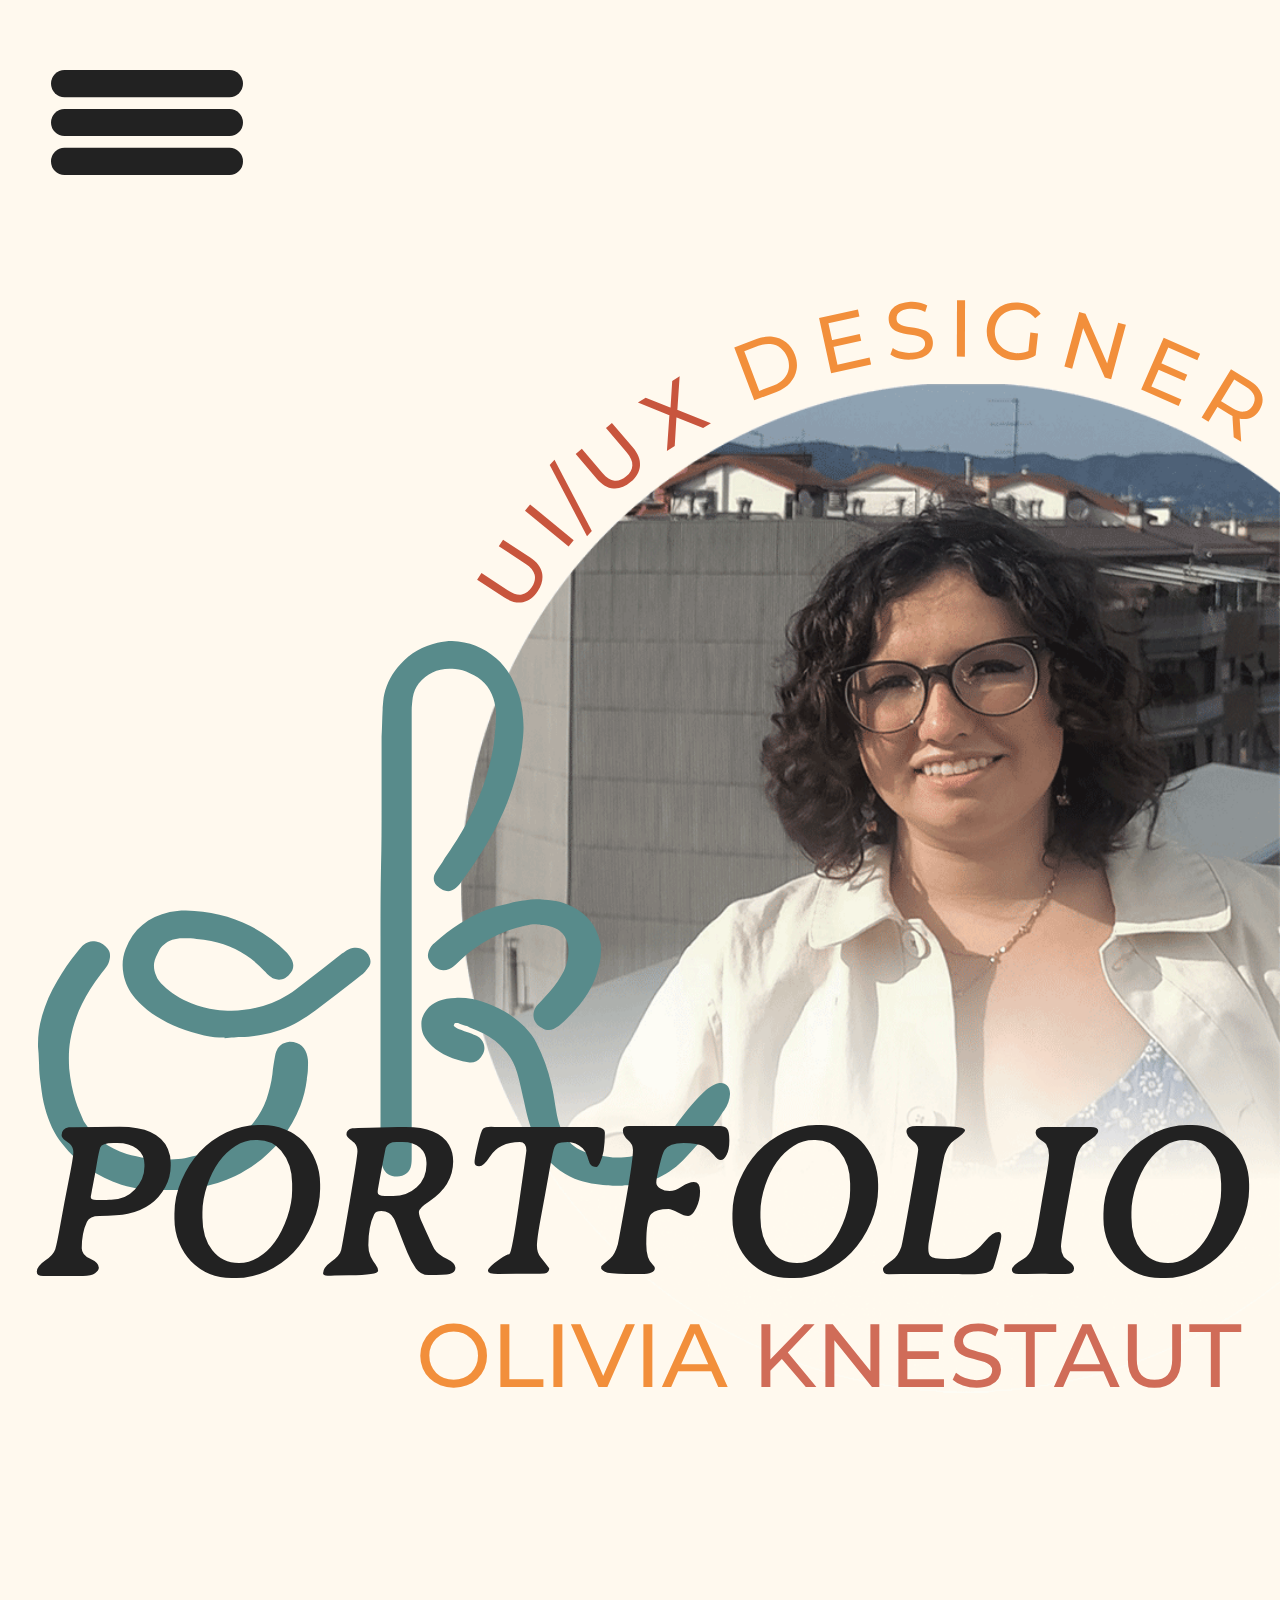
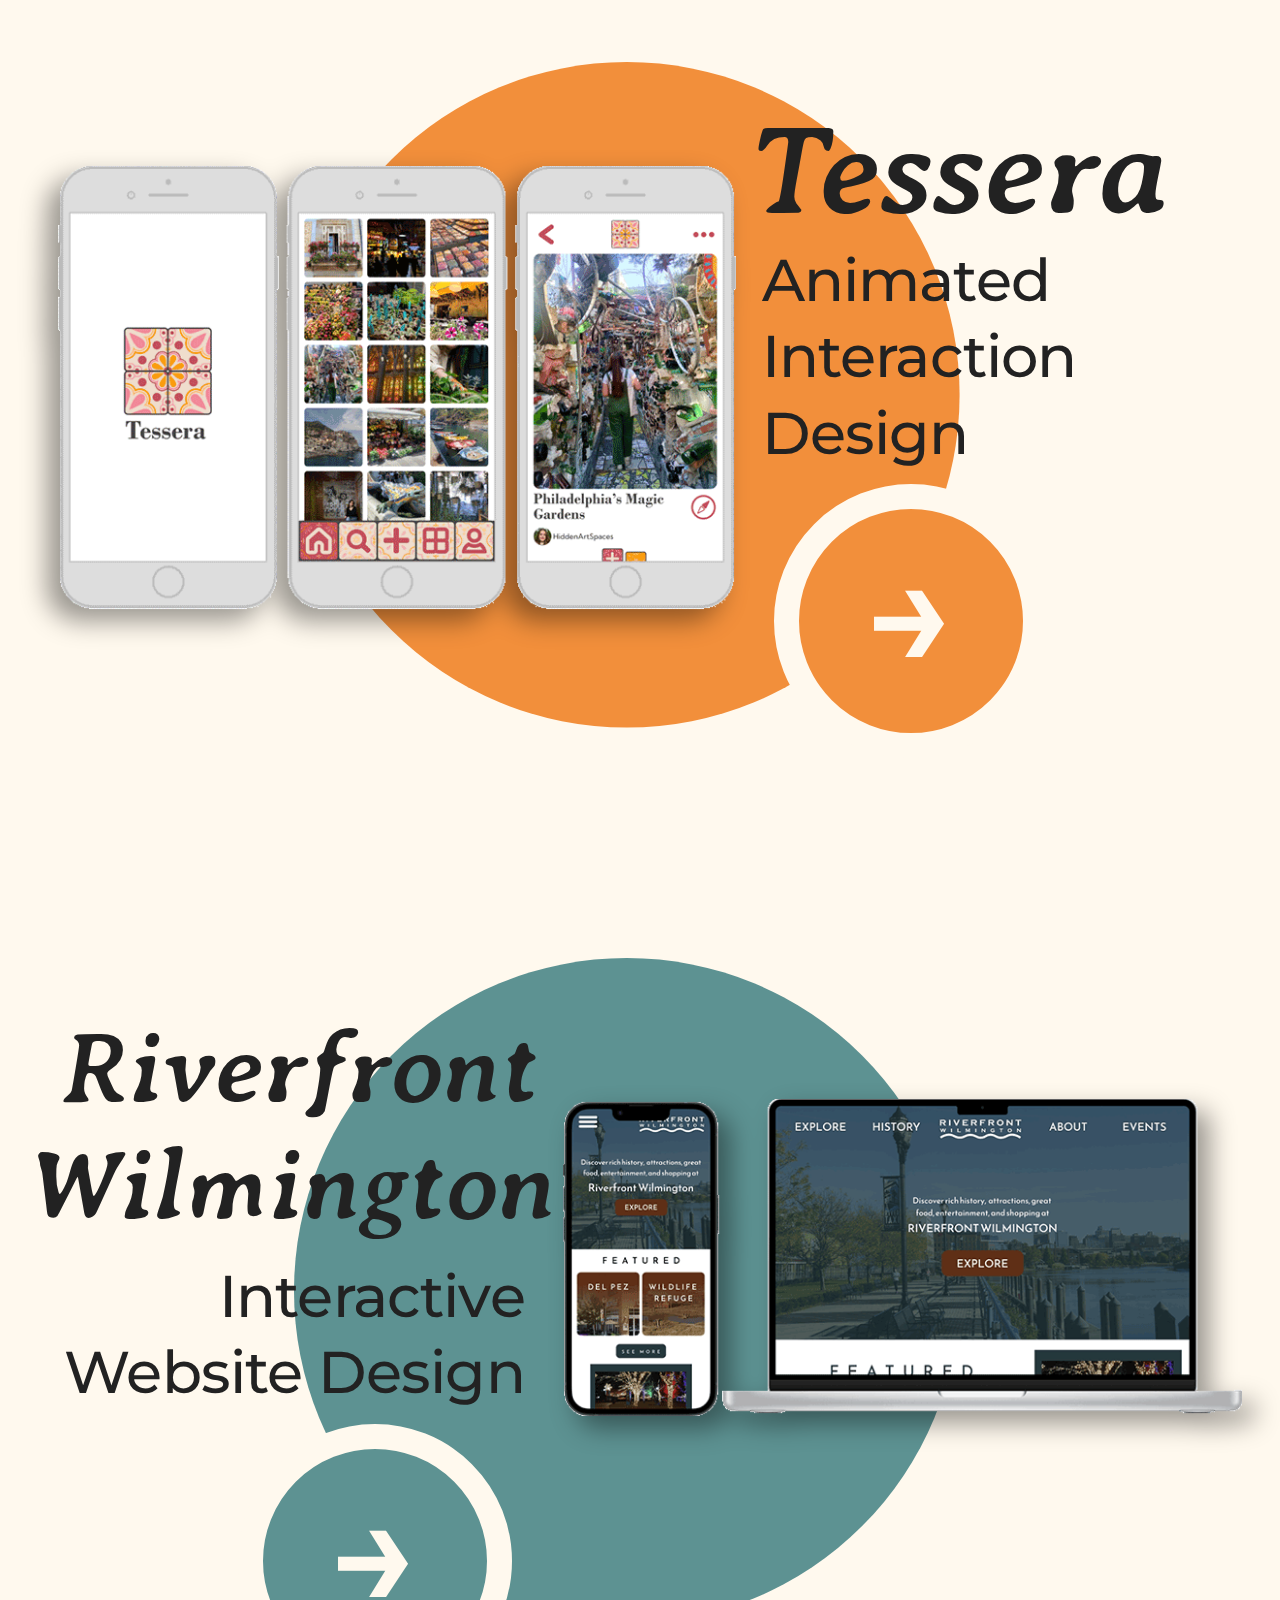
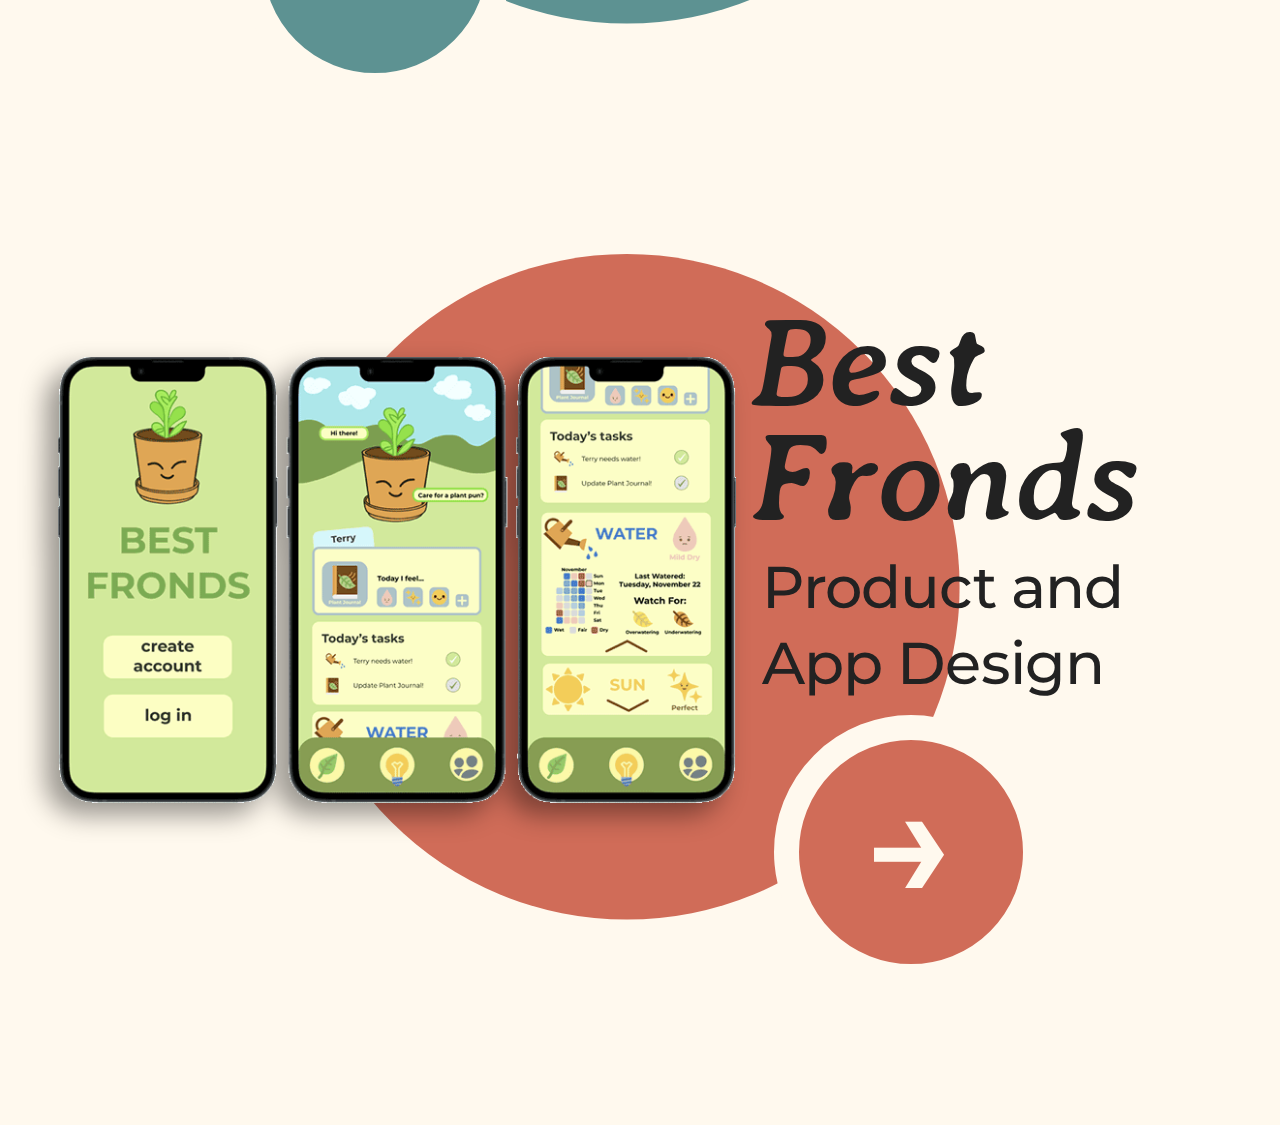
==== index.html @ 63df1953 "Setting up repo with code from last quarter" ====
<!DOCTYPE html>
<html lang="en">
<head>
    <meta charset="UTF-8">
    <meta name="viewport" content="width=device-width, initial-scale=1.0">
    <link rel="stylesheet" href="css/styles.css" />
    <link rel="stylesheet" href="css/normalize.css" />
    <title>Olivia Knestaut Portfolio</title>
</head>
<body>

<header>
    <nav>
        <div class="overlay">
            <label for="toggle">
                <img src="images/home/Hamburger-Bars.svg" alt="Hamburger Menu">
            </label>
        </div>
        <input type="checkbox" id="toggle" name="toggle">
        <ul class="nav-links">
            <li>
                <div class="nav-item">
                    <a href="index.html">Portfolio</a>
                    <svg class="little-circle" viewBox="0 0 50 50">
                        <circle class="light-orange" cx="24.75" cy="24.75" r="24.75"/>
                    </svg>
                </div>
                <ul id="sub-nav-1">
                    <li>
                        <div class="nav-item">
                            <a href="case-studies.html">Case Studies</a>
                            <svg class="little-circle" viewBox="0 0 50 50">
                                <circle class="grey-blue" cx="24.75" cy="24.75" r="24.75"/>
                            </svg>
                        </div>
                        <ul class="sub-nav-2">
                            <li>
                                <div class="nav-item">
                                    <a href="tessera.html">Tessera</a>
                                    <svg class="little-circle" viewBox="0 0 50 50">
                                        <circle class="dark-orange" cx="24.75" cy="24.75" r="24.75"/>
                                    </svg>
                                </div>
                            </li>
                            <li>
                                <div class="nav-item">
                                    <a href="riverfront-wilmington.html">Riverfront Wilmington</a>
                                    <svg class="little-circle" viewBox="0 0 50 50">
                                        <circle class="light-orange" cx="24.75" cy="24.75" r="24.75"/>
                                    </svg>
                                </div>
                            </li>
                            <li>
                                <div class="nav-item">
                                    <a href="best-fronds.html">Best Fronds</a>
                                    <svg class="little-circle" viewBox="0 0 50 50">
                                        <circle class="grey-blue" cx="24.75" cy="24.75" r="24.75"/>
                                    </svg>
                                </div>
                            </li>
                        </ul>
                    </li>
                    <li>
                        <div class="nav-item">
                            <a href="photography.html">Photography</a>
                            <svg class="little-circle" viewBox="0 0 50 50">
                                <circle class="dark-orange" cx="24.75" cy="24.75" r="24.75"/>
                            </svg>
                        </div>
                    <li>
                        <div class="nav-item">
                            <a href="design-and-media.html">Design & Media</a>
                            <svg class="little-circle" viewBox="0 0 50 50">
                                <circle class="light-orange" cx="24.75" cy="24.75" r="24.75"/>
                            </svg>
                        </div>
                    </li>
                </ul>
            </li>
            <li>
                <div class="nav-item">
                    <a href="about.html">About</a>
                    <svg class="little-circle" viewBox="0 0 50 50">
                        <circle class="grey-blue" cx="24.75" cy="24.75" r="24.75"/>
                    </svg>
                </div>
            </li>
            <li>
                <div class="nav-item">
                    <a href="resume.html">Resume</a>
                    <svg class="little-circle" viewBox="0 0 50 50">
                        <circle class="dark-orange" cx="24.75" cy="24.75" r="24.75"/>
                    </svg>
                </div>
                </li>
        </ul>
    </nav>  

    <div>
        <div class="home-header-img">
            <img class="big-logo" src="images/home/OK-Logo.svg" alt="Lowercase cursive letters O and K">
            <img class="rounded-text" src="images/home/UX-Designer-Text.svg" alt="Words UI/UX Designer, on a curve">
            <img class="round-img" src="images/home/Olivia-Header.png" alt="Olivia on a rooftop in Barcelona, blue dress white jacket">
        </div>
        <div class="right-align">
            <h1 class="home-header-title"><i>PORTFOLIO</i></h1>
            <h4><span class="light-orange-text">OLIVIA</span> <span class="dark-orange-text">KNESTAUT</span></h4>
        </div>
        
    </div>
</header>

<main>
    <section id="case-study-1" class="home-section">
        <article class="case-study">
            <img class="left" src="images/home/Tessera-Cover-Small.png" alt="3 mobile phones displaying screens from the Tessera app mock-up, Screen 1: Logo made of 4 talvera tiles, Screen 2: Grid of images on home page, Screen 3: Opened tile page">
            <div class="left-align">
                <h2 class="home-project-title">Tessera</h2>
                <p class="snippit">Animated Interaction Design</p>
                <a class="button arrow-button light-orange" href="tessera.html">→</a>
            </div>
        </article>
        <svg class="big-circle" viewBox="0 0 205 205">
            <circle class="light-orange" cx="102.5" cy="102.5" r="102.5"/>
        </svg>
    </section>

    <section id="case-study-2" class="home-section">
        <article class="case-study">
            <div class="right-align">
                <h2 class="home-project-title">Riverfront Wilmington</h2>
                <p class="snippit">Interactive Website Design</p>
                <a class="button arrow-button grey-blue" href="riverfront-wilmington.html">→</a>
            </div>
            <img  class="right" src="images/home/Riverfront-Wilm-Cover-Small.png" alt="Mobile phone and laptop displaying screens from the Riverfront Wilmington website redesign, Both phone and laptop show upper home page">
        </article>
        <svg class="big-circle" viewBox="0 0 205 205">
            <circle class="grey-blue" cx="102.5" cy="102.5" r="102.5"/>
        </svg>
    </section>

    <section id="case-study-3" class="home-section">
        <article class="case-study">
            <img class="left" src="images/home/Best-Fronds-Cover-Small.png" alt="3 mobile phones displaying screens from the Best Fronds app mock-up, Screen 1: Login screen, Screen 2: Home screen, Screen 3: Home screen scrolled down">
            <div class="left-align">
                <h2 class="home-project-title">Best Fronds</h2>
                <p class="snippit">Product and App Design</p>
                <a class="button arrow-button dark-orange" href="best-fronds.html">→</a>
            </div>
        </article>
        <svg class="big-circle" viewBox="0 0 205 205">
            <circle class="dark-orange" cx="102.5" cy="102.5" r="102.5"/>
        </svg>
    </section>

</main>
<footer>

</footer>

</body>
</html>
---- css/styles.css ----
/*FONTS*/

@font-face {
    font-family: 'Montserrat';
    src: url(../fonts/montserrat/Montserrat-VariableFont_wght.ttf) format(TrueType);
    font-weight: 100 900;
    font-style: normal;
}

@font-face {
    font-family: 'Montserrat';
    src: url(../fonts/montserrat/Montserrat-Italic-VariableFont_wght.ttf) format(TrueType);
    font-weight: 100 900;
    font-style: italic;
}

@font-face {
    font-family: 'Averia Serif Libre';
    src: url('../fonts/averia_serif_libre/averiaseriflibre-bold-webfont.woff2') format('woff2');
    font-weight: 700;
    font-style: normal;
}

@font-face {
    font-family: 'Averia Serif Libre';
    src: url('../fonts/averia_serif_libre/averiaseriflibre-bolditalic-webfont.woff2') format('woff2');
    font-weight: 700;
    font-style: italic;
}

@font-face {
    font-family: 'Averia Serif Libre';
    src: url('../fonts/averia_serif_libre/averiaseriflibre-italic-webfont.woff2') format('woff2');
    font-weight: 400;
    font-style: italic;
}

@font-face {
    font-family: 'Averia Serif Libre';
    src: url('../fonts/averia_serif_libre/averiaseriflibre-light-webfont.woff2') format('woff2');
    font-weight: 300;
    font-style: normal;
}

@font-face {
    font-family: 'Averia Serif Libre';
    src: url('../fonts/averia_serif_libre/averiaseriflibre-lightitalic-webfont.woff2') format('woff2');
    font-weight: 300;
    font-style: italic;
}

@font-face {
    font-family: 'Averia Serif Libre';
    src: url('../fonts/averia_serif_libre/averiaseriflibre-regular-webfont.woff2') format('woff2');
    font-weight: 400;
    font-style: normal;
}

/*VARIABLES*/

html{
    --background:#FFF9EE;
    --light-orange:#F28F3B;
    --dark-orange:#D06C58;
    --grey-blue:#5D9292;
    --dark-text:#222222;
    --Averia: 'Averia Serif Libre',Times, serif;
    --Montserrat: 'Montserrat', Arial, sans-serif;
    --rhythm: 5vw;
}

/*COLOR CHANGES, FILLS, ETC.*/

.light-orange{
    fill: var(--light-orange);
    background-color: var(--light-orange);
}

.dark-orange{
    fill: var(--dark-orange);
    background-color: var(--dark-orange);
}

/*
*Filter over SVG to change colors
*Generator here: https://codepen.io/sosuke/pen/Pjoqqp
*/

.black-to-dark-orange{
    filter: invert(84%) sepia(37%) saturate(4386%) hue-rotate(310deg) brightness(78%) contrast(111%);
}

.black-to-light-orange{
    filter: invert(60%) sepia(49%) saturate(651%) hue-rotate(342deg) brightness(96%) contrast(98%);
}

.black-to-grey-blue{
    filter: invert(52%) sepia(25%) saturate(479%) hue-rotate(131deg) brightness(97%) contrast(90%);
}

.grey-blue{
    fill:var(--grey-blue);
    background-color: var(--grey-blue);
}

.light-orange-text{
    color: var(--light-orange);
}

.dark-orange-text{
    color: var(--dark-orange);
}



/*GENERAL CSS RULES*/

*{
    color: var(--dark-text);
    max-width: 100%
}

body {
    background-color: var(--background);
}

footer{
    height: 15vw;
}

h1 {
    font-family: var(--Averia);
    font-size: 17.4vw; /*~68px on mobile*/
    font-style: italic;
    font-weight: 700;
}

h2{
    font-family: var(--Averia);
    font-size: 14vw; /*~54.5px on mobile*/
    font-style: italic;
    font-weight: 700;
    margin: 1vw 5vw;
}

h3{
    font-family: var(--Averia);
    font-size: 10.5vw; /*~43px on mobile*/
    font-style: italic;
    font-weight: 700;
    margin: 20vw 1vw 5vw 1vw;
}

h4 {
    font-family: var(--Montserrat);
    font-size: 7vw; /*~28px on mobile*/
    font-style: normal;
    font-weight: 500;
    margin: 3vw;
}

h5{
    font-family: var(--Averia);
    font-size: 5.1vw; /*~23px on mobile*/
    font-weight: 700;
    margin: 0;
}

p{
    font-family: var(--Montserrat);
    font-size: 4.1vw; /*~16px on mobile*/
    font-style: normal;
    font-weight: 400;
    line-height: 130%;
}

section p, section h5{
    margin: var(--rhythm);
}

p.snippit{
    font-family: var(--Montserrat);
    font-size: 4.6vw; /*~18px on mobile*/
    font-weight: 500;
    letter-spacing: -0.064vw;
    margin: 0 2vw;
    padding: 0;
}

img{
    width: 100%;
}

a{
    text-decoration: none;
}

video{
    background-color: #DDDDDD;
    border-radius: var(--rhythm);
    height: 60vw;
    margin-top: 15vw;
    width: 90vw;
}

.bold{
    font-weight: 700;
}

.italic{
    font-style: italic;
}

div ul{
    color: var(--dark-text);
    font-family: var(--Montserrat);
    font-size: 4.1vw; /*~16px on mobile*/
    font-style: normal;
    font-weight: 400;
    line-height: 150%;
    margin-right: var(--rhythm);
    text-align: left;
}

div.contents{
    color: var(--dark-text);
    display: flex;
    font-family: var(--Montserrat);
    font-size: 5vw; /*~20px on mobile*/
    font-style: normal;
    font-weight: 400;
    flex-direction: column;
    line-height: 200%;
    list-style-type: none;
    margin-top: 5vw;
    text-align: left;
}

a.in-text-link{
    color: var(--grey-blue);
    text-decoration: underline;
}



/*ALIGNMENT*/

.left-align{
    display: flex;
    flex-direction: column;
    justify-content: flex-start;
    text-align: left;
}

.right-align{
    align-items: flex-end;
    display: flex;
    flex-direction: column;
    justify-content:flex-end;
    text-align: right;
}

.center{
    align-items: center;
    display: flex;
    flex-direction: column;
}



/*PAGE HEADERS*/

.long-img{
    border-radius: 50vw;
    width: 80vw;
    z-index: -2;
}

div.page-title img{
    position: absolute;
    left:0;
    top:-15vw;
    width: 26vw;
    z-index: -1;
}

div.page-title img.left-dot{
    transform: scaleX(-1);
    left: 80vw;
    top:-35vw;
    width: 20vw;
    z-index: -3;
}

div.page-title img.med-dot{
    top:-12vw;
    width: 20vw;
}

div.page-title{
    align-self: flex-start;
    margin-top: -5vw;
    position: relative;
}

.common-header{
    align-items: center;
    display: flex;
    flex-direction: column;
    width: 100vw;
}

.sub-header-left{
    align-self: flex-start;
    margin-left: 7vw;
}

div.header-space{
    margin-top: 42vw;
}

/*BUTTON LOGISTICS*/

.button{
    border-color: var(--background);
    border-radius: 20vw;
    border-style: solid;
    border-width: 2vw;
    color: var(--background);
    margin: 3vw;
    padding: 4vw;
}

.arrow-button{
    font-family: var(--Montserrat);
    font-size: 12vw;
    font-weight:600;
    line-height: 8vw;
    text-align: center;
}

div.left-align a.button, div.right-align a.button {
    margin-top: 1vw;
    margin-bottom: 0;
    padding-bottom: 5.5vw;
    text-decoration: none;
    width: 9.5vw;
}

a.light-orange:hover{
    background-color: var(--background);
    border-color: var(--light-orange);
    color: var(--light-orange);
    transition: 100ms;
}

a.dark-orange:hover{
    background-color: var(--background);
    border-color: var(--dark-orange);
    color: var(--dark-orange);
    transition: 100ms;
}

a.grey-blue:hover{
    background-color: var(--background);
    border-color: var(--grey-blue);
    color: var(--grey-blue);
    transition: 100ms;
}

.back-to-top{
    align-items: center;
    display: flex;
    flex-direction: column;
    margin-bottom: 10vw;
    margin-top: 5vw;
    position: relative;
}

.back-to-top-circle{
    width: 14vw;
}
.back-to-top div img{
    width: 7vw;
}
.back-to-top div{
    align-items: center;
    display: flex;
    flex-direction: column;
    position: absolute;
    top: 2vw;
}
.back-to-top h5{
    margin: 0;
}



/*CHECKBOX NAVIGATION*/

.nav-logo{
    width: 20vw;
}

.overlay {
    align-items: center;
    background-color: var(--background);
    display: flex;
    height: 20vw;
    justify-content: center;
    position: absolute;
    top: 0;
    width: 100vw;
    z-index: 3;
}

.overlay > label {
    cursor: pointer;
    height: 9vw;
    left: 0;
    margin-left: 4vw;
    position: absolute;
    width: 15vw;

}

.nav-links {
    background-color: var(--background);
    border-radius: 0vw 0vw 10vw 10vw;
    box-sizing: border-box;
    color: var(--dark-text);
    filter: drop-shadow(0vw 6vw 6vw rgba(0, 0, 0, 0.40));
    font-family: var(--Averia);
    font-size: 8vw;
    font-style: italic;
    font-weight: 700;
    list-style-type: none;
    padding: 5vw;
    padding-left: 10vw;
    position: absolute;
    top: -160vw;
    transition: top 600ms cubic-bezier(0.17, 0.04, 0.03, 0.94);
    z-index: 2;
}

.nav-links li {
    list-style-type: none;
    margin: 4.5vw 0;
}

.nav-links li a {
    color: var(--dark-text);
    display: block;
    text-decoration: none;
}

#toggle {
    position: absolute;
    visibility: hidden;
}

#toggle:checked ~ .nav-links {
    top: 10vw;
}

nav{
    margin-bottom: 30vw;
}

.nav-item{
    position: relative;
}

.little-circle{
    position: absolute;
    left: -4vw;
    top: -2vw;
    width: 13vw;
    z-index: -3;
}



/* Home Page & Case Study Page */

.home-project-title{
    margin-left: 7vw;
    margin-top: -1vw;
}

.home-header-img{
    display: flex;
    justify-content: flex-end;
    margin-top: 30vw;
    position: relative;
    z-index: -4;
}

.round-img{
    width: 64vw;
}

.rounded-text{
    position: absolute;
    top: -15vw;
    width: 68vw;
}

.big-logo{
    position: absolute;
    left: 3vw;
    top: 20vw;
    width: 54vw;
}

.case-study{
    align-items: center;
    display: flex;
    flex-direction: row;
    flex-wrap: nowrap;
    justify-content: flex-start;
    padding-top: 20vw;
}

.case-study > div{
    width: 40vw;
}

div.left-align > h2{
    font-size: 10vw;
    line-height: 9vw;
    margin: 1vw;
}

div.right-align > h2{
    font-size: 8vw;
    margin: 1vw;
}

.case-study > img.left{
    align-self: flex-start;
    filter: drop-shadow(-1vw 1vw 1vw rgba(0, 0, 0, 0.40));
    margin-left: 2vw;
    margin-top: 5vw;
    width: 53vw;
}

.case-study > img.right{
    align-self: flex-start;
    filter: drop-shadow(1vw 1vw 1vw rgba(0, 0, 0, 0.40));
    margin-left: 1vw;
    margin-top: 8vw;
    width: 53vw;
}

.home-header-title{
    align-self: center;
    margin-top: -25vw;
    margin-bottom: -5vw;
    text-align: center;
}

.home-section{
    align-items: center;
    display: flex;
    flex-direction: column;
    height: 70vw;
    position: relative;
}

.big-circle{
    position: absolute;
    right: 25vw;
    top: 17vw;
    width: 52vw;
    z-index: -5;
}



/*PHOTOGRAPHY PAGE*/

.photo-buttons{
    align-items: center;
    display: flex;
    justify-content: space-around;
    margin-bottom: 30vw;
    margin-top: 5vw;
    padding: 4vw;
}

.photo-buttons a p{
    color: var(--background);
    font-family: var(--Montserrat);
    font-size: 3.8vw;
    font-weight: 600;
    margin-top: -17vw;
    text-align: center;
}

.photo-buttons img{
    width: 28vw;
}

.ig-button{
    align-items: center;
    display: flex;
    color: var(--background);
    justify-content: center;
    margin: auto;
    width: 80vw;
}

.ig-icon{
    width: 20vw;
}

.photo-section{
    align-items: center;
    display: flex;
    flex-direction: column;
    justify-content: space-around;
}

.photo-section img{
    border-radius: 3vw;
    margin: 2vw;
    width: 90vw;
}

.vert-images{
    display: flex;
    justify-content: space-around;
}

.vert-images img{
    width: 43vw;
}



/*DESIGN & MEDIA*/

.vid-title{
    margin: 1vw;
}
.media-vid{
    border-radius: 3vw;
    filter: drop-shadow(0vw 2vw 2vw rgba(0, 0, 0, 0.40));
    margin-top: 7vw;
    width: 70vw;
}

.media-section{
    margin: 10vw 0;
    position: relative;
    text-align: center;
}

.media-huge-circle{
    position: absolute;
    top: 0;
    width: 90vw;
    z-index: -6;
}

.media-item{
    align-items: center;
    display: flex;
    margin: 5vw 0;
}

.media-item img{
    border-radius: 3vw;
    margin: 2vw;
    width: 55vw;
}

.media-item div{
    width: 43vw;
}

.media-item h5, .media-item p{
    margin: 2vw;
}



/*CASE STUDIES*/

.tiny-circle{
    border-radius: 20vw;
    color: var(--background);
    font-size: 7vw;
    padding: .5vw 2.75vw 1vw 2.75vw;
}

.huge-circle{
    position: absolute;
    top: 10vw;
    width: 90vw;
    z-index: -6;
}

.riv-wilm-circle{
    top: 18vw;
}

.case-study-header img{
    filter: drop-shadow(0vw 2vw 2vw rgba(0, 0, 0, 0.40));
    margin-bottom: 0;
    width: 92vw;
}

.case-study-header h2{
    margin: 0;
}

.case-study-header p{
    margin-bottom: 2vw;
    margin-top: 0;
}

.case-study-header{
    align-items: center;
    display: flex;
    flex-direction: column;
    position: relative;
    text-align: center;
}

.case-study-header img{
    margin-bottom: 5vw;
}

.case-study-sect img{
    border-radius: var(--rhythm);
    margin: 1vw var(--rhythm);
    width: 90vw;
}

.horiz-align{
    align-items: center;
    display: flex;
    justify-content: space-around;
}

.case-study-button{
    border-radius: 15vw;
    font-family: var(--Montserrat);
    font-size: 6vw;
    font-weight: 500;
    margin: 0;
    padding: 6vw 8vw;
    width: 55vw;
}



/*ABOUT*/

#skill-icons{
    margin-top: 12vw;
}

.skill-title{
    position: relative;
}

.skill-icons{
    display: flex;
    margin-left: 1vw;
}

.skill-icons img{
    height: 9vw;
    margin: 2vw;
    width: auto;
}

.skill-dot{
    position: absolute;
    right: 0;
    top: -4vw;
    transform: scaleX(-1);
    width: 25vw;
    z-index: -3;
}

.right-title{
    position: absolute;
    right: 4vw;
    top: -2vw;
    z-index: -2;
}

.in-touch{
    margin-top: 30vw;
}

.in-touch-section{
    display: flex;
    position: relative;
}

.in-touch-section p{
    margin: 10vw 5vw 2vw 0;
}

.vert-img{
    border-radius: 30vw;
    margin: 5vw;
    width: 35vw;
}

.social-icons{
    align-items: center;
    display: flex;
    justify-content: center;
    margin-left: -3vw;
}

.social-icons img{
    margin: 4vw;
    width: 13vw;
}

.about-dot{
    left:0;
    position: absolute;
    top: 75vw;
    width: 20vw;
}



/*RESUME*/

.resume-header{
    margin-bottom: 40vw;
    position: relative;
}

.resume-dot{
    position: absolute;
    right: 0;
    top: -8vw;
    transform: scaleX(-1);
    width: 50vw;
    z-index: -10;
}

.download-button{
    position: absolute;
    right: 2vw;
    top: 13vw;
    width: 35vw;
}
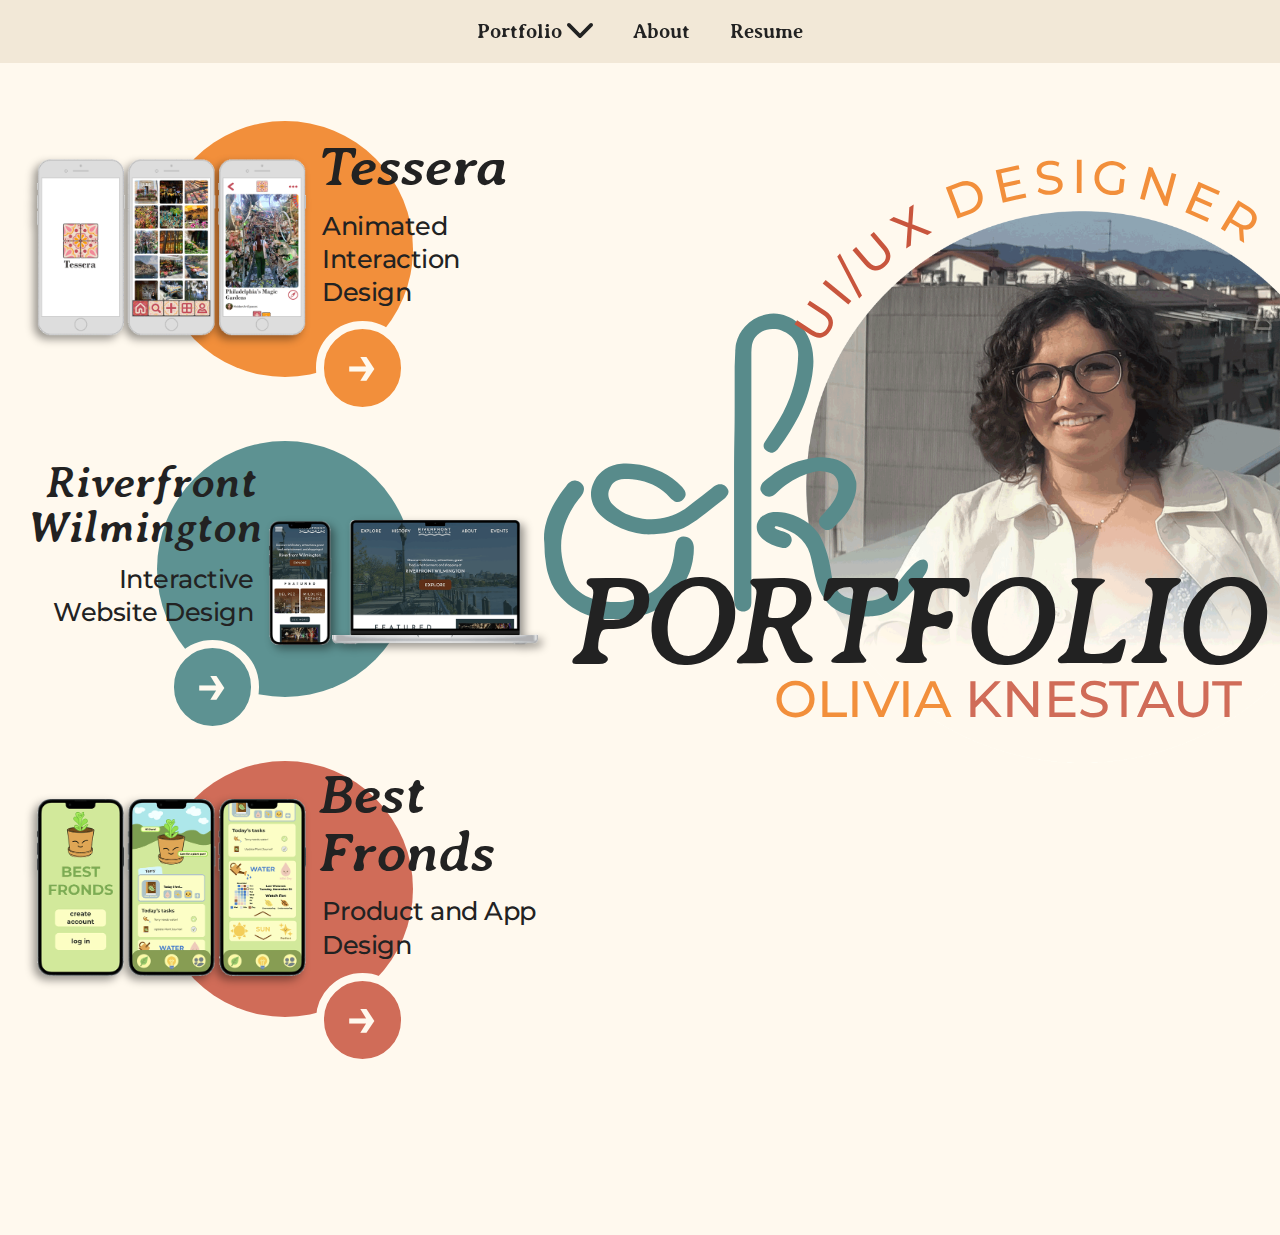
==== commit 6c501930: "Responsive Nav Redo, Adding Images to Gallery" ====
--- a/index.html
+++ b/index.html
@@ -5,153 +5,169 @@
     <meta name="viewport" content="width=device-width, initial-scale=1.0">
     <link rel="stylesheet" href="css/styles.css" />
     <link rel="stylesheet" href="css/normalize.css" />
+    <link rel="stylesheet" href="css/navigation.css" />
     <title>Olivia Knestaut Portfolio</title>
 </head>
 <body>
 
 <header>
-    <nav>
-        <div class="overlay">
-            <label for="toggle">
-                <img src="images/home/Hamburger-Bars.svg" alt="Hamburger Menu">
-            </label>
-        </div>
-        <input type="checkbox" id="toggle" name="toggle">
-        <ul class="nav-links">
-            <li>
-                <div class="nav-item">
-                    <a href="index.html">Portfolio</a>
-                    <svg class="little-circle" viewBox="0 0 50 50">
-                        <circle class="light-orange" cx="24.75" cy="24.75" r="24.75"/>
-                    </svg>
-                </div>
-                <ul id="sub-nav-1">
-                    <li>
-                        <div class="nav-item">
-                            <a href="case-studies.html">Case Studies</a>
-                            <svg class="little-circle" viewBox="0 0 50 50">
-                                <circle class="grey-blue" cx="24.75" cy="24.75" r="24.75"/>
-                            </svg>
-                        </div>
-                        <ul class="sub-nav-2">
-                            <li>
-                                <div class="nav-item">
-                                    <a href="tessera.html">Tessera</a>
-                                    <svg class="little-circle" viewBox="0 0 50 50">
-                                        <circle class="dark-orange" cx="24.75" cy="24.75" r="24.75"/>
-                                    </svg>
-                                </div>
-                            </li>
-                            <li>
-                                <div class="nav-item">
-                                    <a href="riverfront-wilmington.html">Riverfront Wilmington</a>
-                                    <svg class="little-circle" viewBox="0 0 50 50">
-                                        <circle class="light-orange" cx="24.75" cy="24.75" r="24.75"/>
-                                    </svg>
-                                </div>
-                            </li>
-                            <li>
-                                <div class="nav-item">
-                                    <a href="best-fronds.html">Best Fronds</a>
-                                    <svg class="little-circle" viewBox="0 0 50 50">
-                                        <circle class="grey-blue" cx="24.75" cy="24.75" r="24.75"/>
-                                    </svg>
-                                </div>
-                            </li>
-                        </ul>
+    <nav class="menu">
+        <label for="tm" id="toggle-menu"><img class="drop-icon hamburger-bars" src="images/home/Hamburger-Bars.svg" alt=""></label>
+        <input type="checkbox" id="tm">
+        <ul class="main-menu">
+            <li class="nav-link">
+                <a href="index.html">Portfolio 
+                <span class="drop-icon"><img class="drop-icon up-arrow" src="images/Up-Arrow.svg" alt="Arrow to Open Dropdown"></span>
+                <label title="Toggle Drop-down" class="drop-icon" for="sm1">
+                    <img class="drop-icon up-arrow" src="images/Up-Arrow.svg" alt="">
+                </label>
+            </a>
+            <input type="checkbox" id="sm1">
+            <ul class="sub-menu">
+                <li class="nav-link"><a href="case-studies.html">Case Studies
+                    <span class="drop-icon"><img class="drop-icon up-arrow" src="images/Up-Arrow.svg" alt="Arrow to Open Dropdown"></span>
+                    <label title="Toggle Drop-down" class="drop-icon" for="sm2"><img class="drop-icon up-arrow" src="images/Up-Arrow.svg" alt="Arrow to Open Dropdown"></label>
+                </a>
+                <input type="checkbox" id="sm2">
+                <ul class="sub-menu sub-menu2">
+                    <li class="nav-link">
+                        <svg class="nav-dot grey-blue" viewBox="0 0 50 50" fill="none">
+                            <circle cx="24.75" cy="24.75" r="24.75"/>
+                            <circle cx="24.75" cy="24.75" r="24.75"/>
+                        </svg>
+                        <a href="tessera.html">Tessera</a>
                     </li>
-                    <li>
-                        <div class="nav-item">
-                            <a href="photography.html">Photography</a>
-                            <svg class="little-circle" viewBox="0 0 50 50">
-                                <circle class="dark-orange" cx="24.75" cy="24.75" r="24.75"/>
-                            </svg>
-                        </div>
-                    <li>
-                        <div class="nav-item">
-                            <a href="design-and-media.html">Design & Media</a>
-                            <svg class="little-circle" viewBox="0 0 50 50">
-                                <circle class="light-orange" cx="24.75" cy="24.75" r="24.75"/>
-                            </svg>
-                        </div>
+                    <li class="nav-link">
+                        <svg class="nav-dot rust-red" viewBox="0 0 50 50" fill="none">
+                            <circle cx="24.75" cy="24.75" r="24.75"/>
+                            <circle cx="24.75" cy="24.75" r="24.75"/>
+                        </svg>
+                        <a href="riverfront-wilmington.html">Riverfront<br>Wilmington</a>
+                    </li>
+                    <li class="nav-link">
+                        <svg class="nav-dot light-orange" viewBox="0 0 50 50" fill="none">
+                            <circle cx="24.75" cy="24.75" r="24.75"/>
+                            <circle cx="24.75" cy="24.75" r="24.75"/>
+                        </svg>
+                        <a href="best-fronds.html">Best Fronds</a>
                     </li>
                 </ul>
+                <span class="expand-dot2 light-orange"></span>
+                <span class="expand-dot-longer rust-red"></span>
+
+                </li>
+                <li class="nav-link">
+                    <svg class="nav-dot grey-blue" viewBox="0 0 50 50" fill="none">
+                        <circle cx="24.75" cy="24.75" r="24.75"/>
+                        <circle cx="24.75" cy="24.75" r="24.75"/>
+                    </svg>
+                    <a href="photography.html">Photography</a>
+                </li>
+                <li class="nav-link">
+                    <svg class="nav-dot rust-red" viewBox="0 0 50 50" fill="none">
+                        <circle cx="24.75" cy="24.75" r="24.75"/>
+                        <circle cx="24.75" cy="24.75" r="24.75"/>
+                    </svg>
+                    <a href="design-and-media.html">Design & Media</a>
+                </li>
+            </ul>
+            <span class="expand-dot rust-red"></span>
+
             </li>
-            <li>
-                <div class="nav-item">
-                    <a href="about.html">About</a>
-                    <svg class="little-circle" viewBox="0 0 50 50">
-                        <circle class="grey-blue" cx="24.75" cy="24.75" r="24.75"/>
-                    </svg>
-                </div>
+            <li class="nav-link">
+                <svg class="nav-dot grey-blue" viewBox="0 0 50 50" fill="none">
+                    <circle cx="24.75" cy="24.75" r="24.75"/>
+                    <circle cx="24.75" cy="24.75" r="24.75"/>
+                </svg>
+                <a href="about.html">About</a>
             </li>
-            <li>
-                <div class="nav-item">
-                    <a href="resume.html">Resume</a>
-                    <svg class="little-circle" viewBox="0 0 50 50">
-                        <circle class="dark-orange" cx="24.75" cy="24.75" r="24.75"/>
-                    </svg>
-                </div>
-                </li>
-        </ul>
-    </nav>  
+            <li class="nav-link"><svg class="nav-dot light-orange" viewBox="0 0 50 50" fill="none">
+                <circle cx="24.75" cy="24.75" r="24.75"/>
+                <circle cx="24.75" cy="24.75" r="24.75"/>
+            </svg>
+            <a href="resume.html">Resume</a>
+        </li>
+        </ul> 
+    </nav>
 
-    <div>
-        <div class="home-header-img">
-            <img class="big-logo" src="images/home/OK-Logo.svg" alt="Lowercase cursive letters O and K">
-            <img class="rounded-text" src="images/home/UX-Designer-Text.svg" alt="Words UI/UX Designer, on a curve">
-            <img class="round-img" src="images/home/Olivia-Header.png" alt="Olivia on a rooftop in Barcelona, blue dress white jacket">
-        </div>
-        <div class="right-align">
-            <h1 class="home-header-title"><i>PORTFOLIO</i></h1>
-            <h4><span class="light-orange-text">OLIVIA</span> <span class="dark-orange-text">KNESTAUT</span></h4>
-        </div>
-        
-    </div>
 </header>
 
 <main>
-    <section id="case-study-1" class="home-section">
-        <article class="case-study">
-            <img class="left" src="images/home/Tessera-Cover-Small.png" alt="3 mobile phones displaying screens from the Tessera app mock-up, Screen 1: Logo made of 4 talvera tiles, Screen 2: Grid of images on home page, Screen 3: Opened tile page">
-            <div class="left-align">
-                <h2 class="home-project-title">Tessera</h2>
-                <p class="snippit">Animated Interaction Design</p>
-                <a class="button arrow-button light-orange" href="tessera.html">→</a>
+    <div class="home-grid">
+        <div class="home-header">
+            <div class="home-header-img">
+                <img class="big-logo" src="images/home/OK-Logo.svg" alt="Lowercase cursive letters O and K">
+                <img class="rounded-text" src="images/home/UX-Designer-Text.svg" alt="Words UI/UX Designer, on a curve">
+                <picture class="round-img">
+                    <source
+                    media="(min-width: 1200px)"
+                    srcset="images/home/Olivia-Header-Large.png" />
+    
+                    <source
+                    media="(min-width: 700px)"
+                    srcset="images/home/Olivia-Header-Med.png" />
+    
+                    <img
+                    src="images/home/Olivia-Header-Small.png"
+                    alt="Olivia on a rooftop in Barcelona, blue dress white jacket" />
+                </picture>
             </div>
-        </article>
-        <svg class="big-circle" viewBox="0 0 205 205">
-            <circle class="light-orange" cx="102.5" cy="102.5" r="102.5"/>
-        </svg>
-    </section>
-
-    <section id="case-study-2" class="home-section">
-        <article class="case-study">
             <div class="right-align">
-                <h2 class="home-project-title">Riverfront Wilmington</h2>
-                <p class="snippit">Interactive Website Design</p>
-                <a class="button arrow-button grey-blue" href="riverfront-wilmington.html">→</a>
+                <h1 class="home-header-title"><i>PORTFOLIO</i></h1>
+                <h4><span class="light-orange-text">OLIVIA</span> <span class="rust-red-text">KNESTAUT</span></h4>
             </div>
-            <img  class="right" src="images/home/Riverfront-Wilm-Cover-Small.png" alt="Mobile phone and laptop displaying screens from the Riverfront Wilmington website redesign, Both phone and laptop show upper home page">
-        </article>
-        <svg class="big-circle" viewBox="0 0 205 205">
-            <circle class="grey-blue" cx="102.5" cy="102.5" r="102.5"/>
-        </svg>
-    </section>
-
-    <section id="case-study-3" class="home-section">
-        <article class="case-study">
-            <img class="left" src="images/home/Best-Fronds-Cover-Small.png" alt="3 mobile phones displaying screens from the Best Fronds app mock-up, Screen 1: Login screen, Screen 2: Home screen, Screen 3: Home screen scrolled down">
-            <div class="left-align">
-                <h2 class="home-project-title">Best Fronds</h2>
-                <p class="snippit">Product and App Design</p>
-                <a class="button arrow-button dark-orange" href="best-fronds.html">→</a>
-            </div>
-        </article>
-        <svg class="big-circle" viewBox="0 0 205 205">
-            <circle class="dark-orange" cx="102.5" cy="102.5" r="102.5"/>
-        </svg>
-    </section>
+            
+        </div>
+    
+        <div class="case-study-bubbles">
+            <section id="case-study-1" class="home-section">
+                <article class="case-study">
+                    <img class="left" src="images/home/Tessera-Cover-Small.png" alt="3 mobile phones displaying screens from the Tessera app mock-up, Screen 1: Logo made of 4 talvera tiles, Screen 2: Grid of images on home page, Screen 3: Opened tile page">
+                    <div class="left-align">
+                        <h2 class="home-project-title">Tessera</h2>
+                        <p class="snippit">Animated Interaction Design</p>
+                        <a class="button arrow-button light-orange" href="tessera.html">→</a>
+                    </div>
+                </article>
+                <svg class="big-circle" viewBox="0 0 205 205" fill="none">
+                    <circle class="light-orange" cx="102.5" cy="102.5" r="102.5" fill="#5D9292"/>
+                </svg>
+            </section>
+            
+            
+            <section id="case-study-2" class="home-section">
+                <article class="case-study">
+                    <div class="right-align">
+                        <h2 class="home-project-title">Riverfront Wilmington</h2>
+                        <p class="snippit">Interactive Website Design</p>
+                        <a class="button arrow-button grey-blue" href="riverfront-wilmington.html">→</a>
+                    </div>
+                    <img  class="right" src="images/home/Riverfront-Wilm-Cover-Small.png" alt="Mobile phone and laptop displaying screens from the Riverfront Wilmington website redesign, Both phone and laptop show upper home page">
+                </article>
+                <svg class="big-circle" viewBox="0 0 205 205" fill="none">
+                    <circle class="grey-blue" cx="102.5" cy="102.5" r="102.5" fill="#5D9292"/>
+                </svg>
+            </section>
+            
+        
+            <section id="case-study-3" class="home-section">
+                <article class="case-study">
+                    <img class="left" src="images/home/Best-Fronds-Cover-Small.png" alt="3 mobile phones displaying screens from the Best Fronds app mock-up, Screen 1: Login screen, Screen 2: Home screen, Screen 3: Home screen scrolled down">
+                    <div class="left-align">
+                        <h2 class="home-project-title">Best Fronds</h2>
+                        <p class="snippit">Product and App Design</p>
+                        <a class="button arrow-button rust-red" href="best-fronds.html">→</a>
+                    </div>
+                </article>
+                <svg class="big-circle" viewBox="0 0 205 205" fill="none">
+                    <circle class="rust-red" cx="102.5" cy="102.5" r="102.5" fill="#5D9292"/>
+                </svg>
+            </section>
+            
+        </div>
+    </div>
+    
+    
 
 </main>
 <footer>
--- a/css/styles.css
+++ b/css/styles.css
@@ -61,7 +61,7 @@
 html{
     --background:#FFF9EE;
     --light-orange:#F28F3B;
-    --dark-orange:#D06C58;
+    --rust-red:#D06C58;
     --grey-blue:#5D9292;
     --dark-text:#222222;
     --Averia: 'Averia Serif Libre',Times, serif;
@@ -76,9 +76,9 @@
     background-color: var(--light-orange);
 }
 
-.dark-orange{
-    fill: var(--dark-orange);
-    background-color: var(--dark-orange);
+.rust-red{
+    fill: var(--rust-red);
+    background-color: var(--rust-red);
 }
 
 /*
@@ -86,7 +86,7 @@
 *Generator here: https://codepen.io/sosuke/pen/Pjoqqp
 */
 
-.black-to-dark-orange{
+.black-to-rust-red{
     filter: invert(84%) sepia(37%) saturate(4386%) hue-rotate(310deg) brightness(78%) contrast(111%);
 }
 
@@ -107,17 +107,15 @@
     color: var(--light-orange);
 }
 
-.dark-orange-text{
-    color: var(--dark-orange);
-}
-
-
+.rust-red-text{
+    color: var(--rust-red);
+}
 
 /*GENERAL CSS RULES*/
 
 *{
     color: var(--dark-text);
-    max-width: 100%
+    max-width: 100%;
 }
 
 body {
@@ -128,6 +126,8 @@
     height: 15vw;
 }
 
+
+/*MOBILE FONT SPECS*/
 h1 {
     font-family: var(--Averia);
     font-size: 17.4vw; /*~68px on mobile*/
@@ -137,7 +137,7 @@
 
 h2{
     font-family: var(--Averia);
-    font-size: 14vw; /*~54.5px on mobile*/
+    font-size: 14vw; /*~58px on mobile*/
     font-style: italic;
     font-weight: 700;
     margin: 1vw 5vw;
@@ -145,7 +145,7 @@
 
 h3{
     font-family: var(--Averia);
-    font-size: 10.5vw; /*~43px on mobile*/
+    font-size: 10.5vw; /*~44px on mobile*/
     font-style: italic;
     font-weight: 700;
     margin: 20vw 1vw 5vw 1vw;
@@ -242,7 +242,6 @@
 }
 
 
-
 /*ALIGNMENT*/
 
 .left-align{
@@ -267,10 +266,9 @@
 }
 
 
-
 /*PAGE HEADERS*/
 
-.long-img{
+picture.common-header{
     border-radius: 50vw;
     width: 80vw;
     z-index: -2;
@@ -284,6 +282,13 @@
     z-index: -1;
 }
 
+.left-dot-full {
+    display: none;
+}
+.right-dot-full {
+    display: none;
+}
+
 div.page-title img.left-dot{
     transform: scaleX(-1);
     left: 80vw;
@@ -303,11 +308,16 @@
     position: relative;
 }
 
+.page-title h2{
+    margin-top: -2vw;
+}
+
 .common-header{
     align-items: center;
     display: flex;
     flex-direction: column;
     width: 100vw;
+    margin-top: 4vw;
 }
 
 .sub-header-left{
@@ -316,14 +326,14 @@
 }
 
 div.header-space{
-    margin-top: 42vw;
+    margin-top: 25vw;
 }
 
 /*BUTTON LOGISTICS*/
 
 .button{
     border-color: var(--background);
-    border-radius: 20vw;
+    border-radius: 50vw;
     border-style: solid;
     border-width: 2vw;
     color: var(--background);
@@ -354,10 +364,10 @@
     transition: 100ms;
 }
 
-a.dark-orange:hover{
+a.rust-red:hover{
     background-color: var(--background);
-    border-color: var(--dark-orange);
-    color: var(--dark-orange);
+    border-color: var(--rust-red);
+    color: var(--rust-red);
     transition: 100ms;
 }
 
@@ -394,93 +404,6 @@
     margin: 0;
 }
 
-
-
-/*CHECKBOX NAVIGATION*/
-
-.nav-logo{
-    width: 20vw;
-}
-
-.overlay {
-    align-items: center;
-    background-color: var(--background);
-    display: flex;
-    height: 20vw;
-    justify-content: center;
-    position: absolute;
-    top: 0;
-    width: 100vw;
-    z-index: 3;
-}
-
-.overlay > label {
-    cursor: pointer;
-    height: 9vw;
-    left: 0;
-    margin-left: 4vw;
-    position: absolute;
-    width: 15vw;
-
-}
-
-.nav-links {
-    background-color: var(--background);
-    border-radius: 0vw 0vw 10vw 10vw;
-    box-sizing: border-box;
-    color: var(--dark-text);
-    filter: drop-shadow(0vw 6vw 6vw rgba(0, 0, 0, 0.40));
-    font-family: var(--Averia);
-    font-size: 8vw;
-    font-style: italic;
-    font-weight: 700;
-    list-style-type: none;
-    padding: 5vw;
-    padding-left: 10vw;
-    position: absolute;
-    top: -160vw;
-    transition: top 600ms cubic-bezier(0.17, 0.04, 0.03, 0.94);
-    z-index: 2;
-}
-
-.nav-links li {
-    list-style-type: none;
-    margin: 4.5vw 0;
-}
-
-.nav-links li a {
-    color: var(--dark-text);
-    display: block;
-    text-decoration: none;
-}
-
-#toggle {
-    position: absolute;
-    visibility: hidden;
-}
-
-#toggle:checked ~ .nav-links {
-    top: 10vw;
-}
-
-nav{
-    margin-bottom: 30vw;
-}
-
-.nav-item{
-    position: relative;
-}
-
-.little-circle{
-    position: absolute;
-    left: -4vw;
-    top: -2vw;
-    width: 13vw;
-    z-index: -3;
-}
-
-
-
 /* Home Page & Case Study Page */
 
 .home-project-title{
@@ -491,8 +414,8 @@
 .home-header-img{
     display: flex;
     justify-content: flex-end;
-    margin-top: 30vw;
     position: relative;
+    margin-top: 10vw;
     z-index: -4;
 }
 
@@ -518,8 +441,7 @@
     display: flex;
     flex-direction: row;
     flex-wrap: nowrap;
-    justify-content: flex-start;
-    padding-top: 20vw;
+    height: 80vw;
 }
 
 .case-study > div{
@@ -534,22 +456,14 @@
 
 div.right-align > h2{
     font-size: 8vw;
+    line-height: 9vw;
     margin: 1vw;
 }
 
-.case-study > img.left{
-    align-self: flex-start;
+.case-study > img{
     filter: drop-shadow(-1vw 1vw 1vw rgba(0, 0, 0, 0.40));
-    margin-left: 2vw;
-    margin-top: 5vw;
-    width: 53vw;
-}
-
-.case-study > img.right{
-    align-self: flex-start;
-    filter: drop-shadow(1vw 1vw 1vw rgba(0, 0, 0, 0.40));
     margin-left: 1vw;
-    margin-top: 8vw;
+    margin-top: -4vw;
     width: 53vw;
 }
 
@@ -564,32 +478,39 @@
     align-items: center;
     display: flex;
     flex-direction: column;
-    height: 70vw;
     position: relative;
 }
 
 .big-circle{
-    position: absolute;
-    right: 25vw;
-    top: 17vw;
     width: 52vw;
+    margin-top: -67.5vw;
     z-index: -5;
 }
 
 
-
 /*PHOTOGRAPHY PAGE*/
 
-.photo-buttons{
-    align-items: center;
-    display: flex;
-    justify-content: space-around;
-    margin-bottom: 30vw;
+.photo-button-grid{
+    display: grid;
+    grid-template-columns: 1fr 1fr 1fr;
+    grid-template-rows: auto;
+    grid-template-areas:
+    'nature architechture portrait';
+    justify-items: center;
+    align-items: center;
+}
+
+.photo-button-grid a {
+    display: flex;
+    flex-direction: column;
+    justify-content: center;
+    align-items: center;
+    width: 28vw;
     margin-top: 5vw;
-    padding: 4vw;
-}
-
-.photo-buttons a p{
+    margin-bottom: 10vw;
+}
+
+.photo-button-grid a p{
     color: var(--background);
     font-family: var(--Montserrat);
     font-size: 3.8vw;
@@ -598,46 +519,46 @@
     text-align: center;
 }
 
-.photo-buttons img{
-    width: 28vw;
-}
-
-.ig-button{
-    align-items: center;
-    display: flex;
-    color: var(--background);
+.photo-grid-left{
+    display: grid;
+    grid-template-columns: 44.87vw 44.87vw;
+    grid-template-rows: 60.26vw 67.18vw;
+    grid-template-areas:
+    'horiz horiz'
+    'vert-1 vert-2';
+    column-gap: 3vw;
+    row-gap: 4vw;
+    justify-items: center;
+    align-items: center;
     justify-content: center;
-    margin: auto;
-    width: 80vw;
-}
-
-.ig-icon{
-    width: 20vw;
-}
-
-.photo-section{
-    align-items: center;
-    display: flex;
-    flex-direction: column;
-    justify-content: space-around;
-}
-
-.photo-section img{
-    border-radius: 3vw;
-    margin: 2vw;
-    width: 90vw;
-}
-
-.vert-images{
-    display: flex;
-    justify-content: space-around;
-}
-
-.vert-images img{
-    width: 43vw;
-}
-
-
+    margin: 4vw 0;
+}
+
+.photo-grid-right{
+    display: grid;
+    grid-template-columns: 44.87vw 44.87vw;
+    grid-template-rows: 60.26vw 67.18vw;
+    grid-template-areas:
+    'horiz horiz'
+    'vert-1 vert-2';
+    column-gap: 3vw;
+    row-gap: 4vw;
+    justify-items: center;
+    align-items: center;
+    justify-content: center;
+}
+
+.horiz-img {
+    grid-area: horiz;
+}
+
+.vert-img-1 {
+    grid-area: vert-1;
+}
+
+.vert-img-2 {
+    grid-area: vert-2;
+}
 
 /*DESIGN & MEDIA*/
 
@@ -683,8 +604,6 @@
 .media-item h5, .media-item p{
     margin: 2vw;
 }
-
-
 
 /*CASE STUDIES*/
 
@@ -755,8 +674,6 @@
     width: 55vw;
 }
 
-
-
 /*ABOUT*/
 
 #skill-icons{
@@ -833,11 +750,11 @@
 }
 
 
-
 /*RESUME*/
 
 .resume-header{
     margin-bottom: 40vw;
+    margin-top: 10vw;
     position: relative;
 }
 
@@ -856,3 +773,333 @@
     top: 13vw;
     width: 35vw;
 }
+
+
+
+
+/*Tablet Screens*/
+@media (min-width: 600px) {
+
+    h1{
+        font-size: 16vw;
+    }
+
+    h2{
+        font-size: 12vw;
+        margin: 1vw 5vw;
+    }
+
+    h3{
+        font-size: 9vw; /*~43px on mobile*/
+    }
+
+
+    p.snippit{
+        font-size: 25px;
+        letter-spacing: -0.5px;
+        margin: 8px;
+    }
+
+    .button{
+        border-radius: 50vw;
+        border-width: 8px;
+        margin: 2px;
+        padding: 16px;
+    }
+    
+    .arrow-button{
+        font-size: 55px;
+        line-height: 40px;
+    }
+    
+    div.left-align a.button, div.right-align a.button {
+        margin-top: 4px;
+        padding-bottom: 22px;
+        width: 45px;
+    }
+
+    /*Common Header*/
+    picture.common-header{
+        border-radius: 50vw;
+        width: 60vw;
+        z-index: -2;
+    }
+
+    .left-dot-full {
+        display: block;
+        position: absolute;
+        width: 25vw;
+        top: 40vw;
+        left: 5vw;
+    }
+
+    .right-dot-full {
+        display: block;
+        position: absolute;
+        width: 20vw;
+        top: 20vw;
+        left: 70vw;
+        z-index: -10;
+    }
+    
+    div.page-title img{
+        display: none;
+    }
+    
+    div.page-title img.left-dot{
+        display: none;
+    }
+    
+    div.page-title img.med-dot{
+        display: block;
+        top:-7vw;
+        width: 15vw;
+    }
+    
+    div.page-title{
+        margin-top: -6vw;
+    }
+
+    div.page-title > h2 {
+        font-size: 10vw;
+        margin-left: 20vw
+    }
+
+    /*Home Page*/
+
+    .case-study{
+        padding-top: 0;
+    }
+
+    .rounded-text{
+        position: absolute;
+        top: -14vw;
+        right: 3vw;
+        width: 64vw;
+    }
+    
+    .case-study > div{
+        width: 240px;
+    }
+    
+    div.left-align > h2{
+        font-size: 60px;
+        line-height: 45px;
+        margin: 4px;
+    }
+    
+    div.right-align > h2{
+        font-size: 48px;
+        line-height: 45px;
+        margin: 4px;
+    }
+    
+    .case-study > img.left{
+        filter: drop-shadow(-4px 4px 4px rgba(0, 0, 0, 0.40));
+        margin-right: 8px;
+        margin-top: -35px;
+        width: 300px;
+    }
+    
+    .case-study > img.right{
+        filter: drop-shadow(4px 4px 4px rgba(0, 0, 0, 0.40));
+        margin-left: 8px;
+        margin-top: -25px;
+        width: 300px;
+    }
+    
+    .home-header-title{
+        align-self: center;
+    }
+    
+    .home-section{
+        height: 400px;
+    }
+    
+    .big-circle{
+        width: 45vw;
+        margin-top: -410px;
+    }
+    
+    /*Photography Page*/
+    .photo-button-grid{
+        margin: 0 15vw;
+        margin-top: 5vw;
+    }
+    
+    .photo-button-grid a {
+        width: 20vw;
+        margin-top: 4vw;
+        margin-bottom: 5vw;
+    }
+    
+    .photo-button-grid a p{
+        font-size: 2.75vw;
+        margin-top: -12vw;
+    }
+
+}
+
+@media (min-width: 1200px) {
+    
+    h1{
+        font-size: 10vw;
+    }
+
+    h4{
+        font-size: 4vw;
+    }
+
+    p.snippit {
+        font-size: 2vw;
+    }
+
+    /*Common Header*/
+
+    .left-dot-full {
+        display: block;
+        position: absolute;
+        width: 15vw;
+        top: 37vw;
+        left:9vw;
+    }
+
+    .right-dot-full {
+        width: 10vw;
+        top: 25vw;
+        left: 75vw;
+    }
+    
+    div.page-title img{
+        display: none;
+    }
+    
+    div.page-title img.left-dot{
+        display: none;
+    }
+    
+    div.page-title img.med-dot{
+        display: block;
+        top:-7vw;
+        width: 15vw;
+    }
+    
+    div.page-title{
+        margin-top: -6vw;
+    }
+
+    div.page-title > h2 {
+        font-size: 10vw;
+        margin-left: 20vw
+    }
+
+    /*HOME PAGE*/
+
+    .home-grid {
+        display: grid;
+        grid-template-columns: 1fr 1fr;
+        grid-template-rows: 1;
+        grid-template-areas:
+        'case-study-bubbles home-header';
+    }
+
+    .home-header{
+        grid-area: home-header;
+    }
+
+    .case-study-bubbles{
+        grid-area: case-study-bubbles;
+    }
+    .home-header-title{
+        margin-right: 1vw;
+    }
+
+    .big-logo{
+        width: 30vw;
+        top:8vw;
+        left: -2vw;
+    }
+
+    .round-img{
+        width: 37vw;
+    }
+
+    .rounded-text {
+        top: -9vw;
+        right: 1vw;
+        width: 40vw;
+    }
+
+    .case-study > img.left, .case-study > img.right{
+        width: 21vw;
+    }
+
+    .case-study > img.left{
+        margin-top: -55px;
+    }
+    
+
+    .case-study > div {
+        width: 18vw;
+    }
+
+    div.right-align > h2 {
+        font-size: 3.5vw;
+    }
+
+    div.left-align > h2 {
+        font-size: 4.5vw;
+        line-height: 1em;
+    }
+
+    .home-section{
+        height: 25vw;
+    }
+
+    .big-circle{
+        width: 20vw;
+        margin-top: -22vw;
+    }
+
+    .case-study{
+        height: 20vw;
+        padding-top: 5vw;
+    }
+
+
+    /*Photography Page*/
+    
+
+    .photo-grid-left{
+        display: grid;
+        grid-template-columns: 48.58vw 21.74vw 21.74vw;
+        grid-template-rows: 32.75vw;
+        grid-template-areas:
+        'horiz vert-1 vert-2';
+        column-gap: 1.5vw;
+        justify-items: center;
+        align-items: center;
+        justify-content: center;
+        margin: 1.25vw 0;
+    }
+
+    .photo-grid-right{
+        display: grid;
+        grid-template-columns: 21.74vw 21.74vw 48.58vw;
+        grid-template-rows: 32.75vw;
+        grid-template-areas:
+        'vert-1 vert-2 horiz';
+        column-gap: 1.5vw;
+        justify-items: center;
+        align-items: center;
+        justify-content: center;
+    }
+
+
+
+    
+}
+
+@media (min-width: 1300px) {
+
+}
--- a/css/navigation.css
+++ b/css/navigation.css
@@ -0,0 +1,301 @@
+@font-face {
+    font-family: 'Averia Serif Libre';
+    src: url('../fonts/averia_serif_libre/averiaseriflibre-bold-webfont.woff2') format('woff2');
+    font-weight: 700;
+    font-style: normal;
+}
+
+html{
+    --background:#FFF9EE;
+    --light-orange:#F28F3B;
+    --rust-red:#D06C58;
+    --grey-blue:#5D9292;
+    --dark-text:#222222;
+    --nav-background:#F2E8D7;
+    --Averia: 'Averia Serif Libre',Times, serif;
+}
+
+/*Nav Dot Animations*/
+
+.nav-dot{
+    transition-property: height;
+    transition-duration: 1s;
+    position: absolute;
+    left: 20px;
+    top: -5px;
+    height: 60px;
+    width: 60px;
+    border-radius: 50vw;
+}
+
+.expand-dot, .expand-dot2{
+    position: absolute;
+    height: 60px;
+    width: 60px;
+    border-radius: 50vw;
+    left: 20px;
+    top:-5px;
+    z-index: -20;
+    transition: height 0;
+}
+
+.expand-dot-longer{
+    position: absolute;
+    height: 60px;
+    width: 60px;
+    border-radius: 50vw;
+    left: -45px;
+    top: 130px;
+    visibility: hidden;
+    transition: height 0;
+}
+
+#sm1:checked ~ .expand-dot {
+    height: 265px;
+    transition: height .3s ease-in-out;
+}
+
+#sm2:checked ~ .expand-dot-longer{
+    visibility: visible;
+    height: 305px;
+    transition: height .3s ease-in-out;
+}
+
+#sm2:checked ~ .expand-dot2 {
+    height: 280px;
+    transition: height .3s ease-in-out;
+}
+
+
+
+/**/
+
+.rust-red{
+    background-color: var(--rust-red);
+}
+
+.light-orange{
+    background-color: var(--light-orange);
+}
+
+.grey-blue{
+    background-color: var(--grey-blue);
+}
+
+body{
+    margin: 0;
+}
+
+li.nav-link{
+    padding: 10px 0px;
+}
+
+.menu{
+    margin: 0 20px;
+    border-bottom-right-radius: 25px;
+    border-bottom-left-radius: 25px;
+    filter: drop-shadow(0px 15px 15px rgba(0, 0, 0, 0));
+    font-family: var(--Averia);
+    font-size: 25px;
+    font-weight: 700;
+}
+
+.menu ul {
+    padding: 0;
+}
+
+.menu .main-menu {
+    display: none;
+}
+
+#toggle-menu{
+    height: 50px;
+}
+
+#tm:checked + .main-menu {
+    display: block;
+}
+
+.menu input[type="checkbox"], 
+.menu ul span.drop-icon {
+    display: none;
+}
+
+.menu .sub-menu {
+    margin-left: 65px;
+    border-radius: 25px;
+}
+
+.menu .sub-menu li:last-child {
+    border-width: 0;
+}
+
+.menu li, 
+#toggle-menu, 
+.menu a {
+    position: relative;
+    display: block;
+    color: var(--dark-text);
+    text-decoration: none;
+}
+
+.menu, 
+#toggle-menu {
+    background-color:var(--nav-background);
+}
+
+#toggle-menu, 
+.menu a {
+    padding: 10px 50px;
+    border-radius: 50vw;
+}
+
+.menu a {
+    transition: all .125s ease-in-out;
+    -webkit-transition: all .125s ease-in-out;
+}
+
+.menu .sub-menu {
+    display: none;
+}
+
+.menu input[type="checkbox"]:checked + .sub-menu {
+    display: block;
+}
+
+.hamburger-bars{
+    height: 30px;
+    margin: 10px 0;
+    right: 0 !important;
+
+}
+
+.up-arrow{
+    height: 20px;
+    transform: scaleY(-1);
+}
+
+#toggle-menu .drop-icon, 
+.menu li label.drop-icon {
+    position: absolute;
+    right: 50px;
+}
+
+.menu label.drop-icon, #toggle-menu span.drop-icon {
+    border-radius: 50%;
+    width: 30px;
+    height: 16px;
+    text-align: center;
+
+}
+
+@media only screen and (max-width:400px){
+    .menu{
+        font-size: 7.5vw;
+    }
+}
+
+@media only screen and (min-width: 800px) {
+    
+    #toggle-menu .drop-icon, 
+    .menu li label.drop-icon {
+    position: absolute;
+    right: 50px;
+    }
+
+    .menu .main-menu {
+        display: block;
+        display: flex;
+        justify-content: center;
+        align-items:end;
+        margin-top: 0;
+    }
+
+    .menu{
+        border-radius: 0;
+        margin: 0;
+        font-size: 20px;
+        filter: drop-shadow(0px 15px 15px rgba(0, 0, 0, 0));
+    }
+
+    .up-arrow{
+        height: 15px;
+    }
+
+    .menu a{
+        padding: 10px 20px;
+    }
+
+    .menu .sub-menu li:last-child{
+        border-bottom-left-radius: 40px;
+        border-bottom-right-radius: 40px;
+    }
+
+    .menu .sub-menu .sub-menu li:first-child{
+        border-top-left-radius: 40px;
+        border-top-right-radius: 40px;
+    }
+
+    .nav-dot{
+        visibility: hidden;
+    }
+    .expand-dot, .expand-dot2{
+        visibility: hidden;
+    }
+
+    #sm2:checked ~ .expand-dot-longer{
+        visibility: hidden;
+    }
+
+    #toggle-menu, 
+    .menu label.drop-icon {
+        display: none;
+    }
+
+    .menu ul span.drop-icon {
+        display: inline-block;
+    }
+
+    .menu li {
+        float: left;
+        border-width: 0 1px 0 0;
+    }
+
+    .menu .sub-menu li {
+        float: none;
+    }
+
+    .menu .sub-menu {
+        border-width: 0;
+        margin: 0;
+        position: absolute;
+        top: 100%;
+        left: 0;
+        width: 200px;
+        z-index: 3000;
+        max-width: 150%;
+    }
+
+    .menu .sub-menu, 
+    .menu input[type="checkbox"]:checked + .sub-menu {
+        display: none;
+    }
+
+    .menu .sub-menu li {
+        border-width: 0 0 1px;
+    }
+
+    .menu .sub-menu .sub-menu {
+        top: 20px;
+        left: 100%;
+    }
+
+    .menu li:hover > input[type="checkbox"] + .sub-menu {
+        display: block;
+    }
+
+    li.nav-link{
+        background-color: var(--nav-background);
+    }
+
+}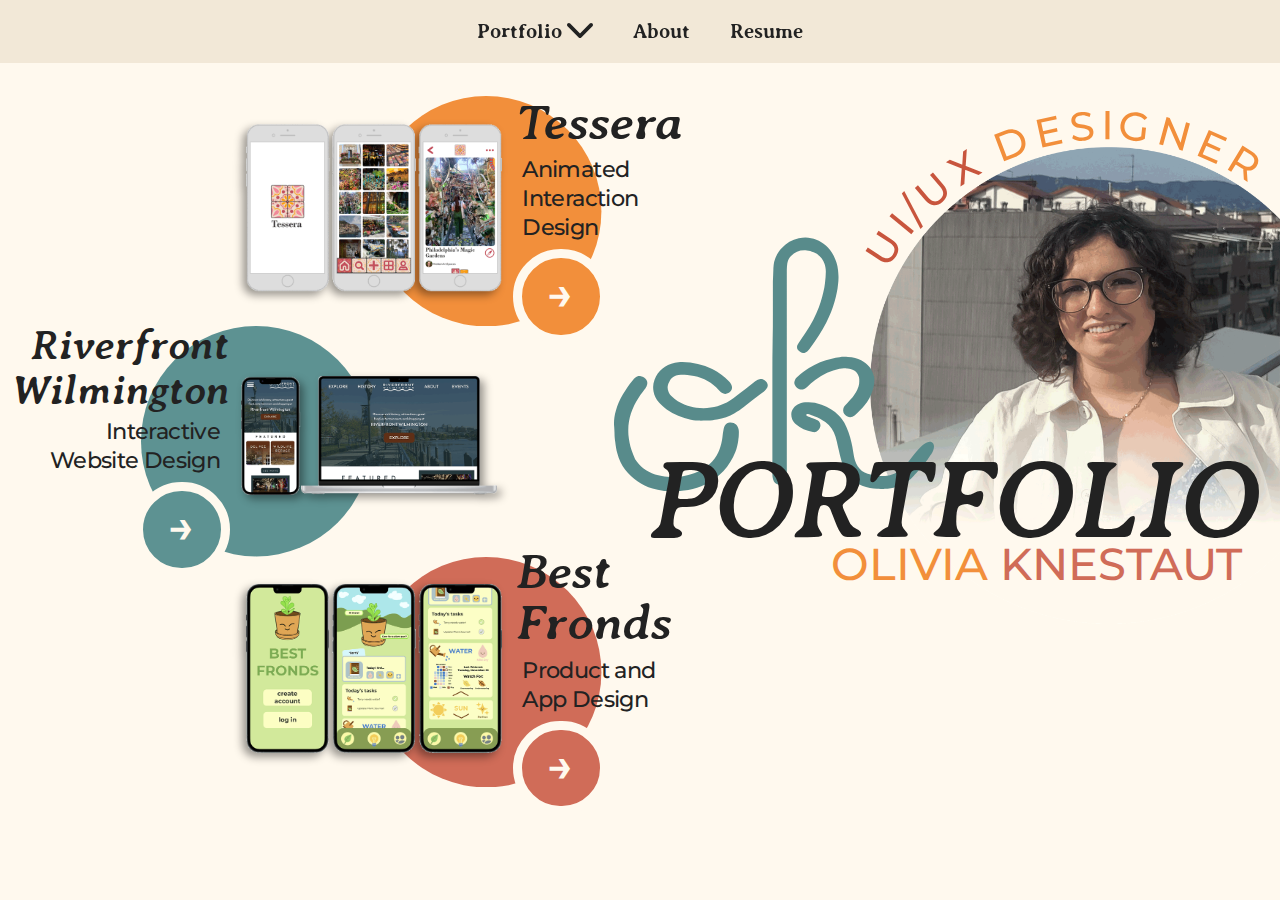
==== commit 932f2c1e: "Home page now fully responsive" ====
--- a/index.html
+++ b/index.html
@@ -155,7 +155,7 @@
                     <img class="left" src="images/home/Best-Fronds-Cover-Small.png" alt="3 mobile phones displaying screens from the Best Fronds app mock-up, Screen 1: Login screen, Screen 2: Home screen, Screen 3: Home screen scrolled down">
                     <div class="left-align">
                         <h2 class="home-project-title">Best Fronds</h2>
-                        <p class="snippit">Product and App Design</p>
+                        <p class="snippit">Product and <br>App Design</p>
                         <a class="button arrow-button rust-red" href="best-fronds.html">→</a>
                     </div>
                 </article>
--- a/css/styles.css
+++ b/css/styles.css
@@ -318,6 +318,7 @@
     flex-direction: column;
     width: 100vw;
     margin-top: 4vw;
+    position: relative;
 }
 
 .sub-header-left{
@@ -478,7 +479,7 @@
     align-items: center;
     display: flex;
     flex-direction: column;
-    position: relative;
+    
 }
 
 .big-circle{
@@ -778,7 +779,7 @@
 
 
 /*Tablet Screens*/
-@media (min-width: 600px) {
+@media (min-width: 670px) {
 
     h1{
         font-size: 16vw;
@@ -819,6 +820,10 @@
     }
 
     /*Common Header*/
+    .common-header{
+        margin-top: 2vw;
+    }
+
     picture.common-header{
         border-radius: 50vw;
         width: 60vw;
@@ -829,15 +834,16 @@
         display: block;
         position: absolute;
         width: 25vw;
-        top: 40vw;
-        left: 5vw;
+        top: 10vw;
+        left: 9vw;
+        z-index: -1;
     }
 
     .right-dot-full {
         display: block;
         position: absolute;
-        width: 20vw;
-        top: 20vw;
+        width: 18vw;
+        top: -2vw;
         left: 70vw;
         z-index: -10;
     }
@@ -897,6 +903,7 @@
     .case-study > img.left{
         filter: drop-shadow(-4px 4px 4px rgba(0, 0, 0, 0.40));
         margin-right: 8px;
+        margin-left: 0;
         margin-top: -35px;
         width: 300px;
     }
@@ -943,15 +950,24 @@
 @media (min-width: 1200px) {
     
     h1{
-        font-size: 10vw;
+        font-size: 8.75vw;
     }
 
     h4{
-        font-size: 4vw;
+        font-size: 3.5vw;
     }
 
     p.snippit {
-        font-size: 2vw;
+        font-size: 1.75vw;
+        letter-spacing: -0.05vw;
+        margin: 0 1vw;
+    }
+
+    .button {
+        border-radius: 50vw;
+        border-width: .75vw;
+        margin: .25vw;
+        padding: 1.5vw;
     }
 
     /*Common Header*/
@@ -959,15 +975,15 @@
     .left-dot-full {
         display: block;
         position: absolute;
-        width: 15vw;
-        top: 37vw;
-        left:9vw;
+        width: 16vw;
+        top: 9vw;
+        left: 13vw;
     }
 
     .right-dot-full {
         width: 10vw;
-        top: 25vw;
-        left: 75vw;
+        top: 1vw;
+        left: 74vw;
     }
     
     div.page-title img{
@@ -996,74 +1012,101 @@
     /*HOME PAGE*/
 
     .home-grid {
-        display: grid;
-        grid-template-columns: 1fr 1fr;
-        grid-template-rows: 1;
-        grid-template-areas:
-        'case-study-bubbles home-header';
-    }
-
+        display: flex;
+        flex-direction: row-reverse;
+    }
+
+    .case-study-bubbles{
+        width: 50%;
+    }
     .home-header{
-        grid-area: home-header;
-    }
-
-    .case-study-bubbles{
-        grid-area: case-study-bubbles;
-    }
+        width: 50%;
+    }
+
     .home-header-title{
         margin-right: 1vw;
     }
 
     .big-logo{
-        width: 30vw;
-        top:8vw;
+        width: 25vw;
+        top:7vw;
         left: -2vw;
     }
 
     .round-img{
-        width: 37vw;
+        width: 32vw;
     }
 
     .rounded-text {
-        top: -9vw;
+        top: -7vw;
         right: 1vw;
+        width: 34vw;
+    }
+
+    .case-study > img.left, .case-study > img.right{
+        width: 20vw;
+        z-index: -1;
+    }
+
+    .case-study > img.left{
+        margin-top: -1.5vw;
+        z-index: -1;
+
+    }
+    
+
+    .case-study > div {
+        width: 17vw;
+    }
+
+    div.right-align > h2 {
+        font-size: 3.25vw;
+    }
+
+    div.left-align > h2 {
+        font-size: 4vw;
+        line-height: 1em;
+        margin: .5vw;
+    }
+
+    .arrow-button {
+        font-size: 3.5vw;
+        line-height: 2.5vw;
+    }
+
+    div.left-align a.button, div.right-align a.button {
+        margin-top: 0.5vw;
+        padding-bottom: 2vw;
+        width: 3.1vw;
+    }
+
+    .home-section{
+        height: 23vw;
         width: 40vw;
     }
 
-    .case-study > img.left, .case-study > img.right{
-        width: 21vw;
-    }
-
-    .case-study > img.left{
-        margin-top: -55px;
-    }
-    
-
-    .case-study > div {
+    .big-circle{
         width: 18vw;
-    }
-
-    div.right-align > h2 {
-        font-size: 3.5vw;
-    }
-
-    div.left-align > h2 {
-        font-size: 4.5vw;
-        line-height: 1em;
-    }
-
-    .home-section{
-        height: 25vw;
-    }
-
-    .big-circle{
-        width: 20vw;
-        margin-top: -22vw;
+        margin-top: -20vw;
     }
 
     .case-study{
-        height: 20vw;
-        padding-top: 5vw;
+        height: 21vw;
+    }
+
+    #case-study-2{
+        margin-right: 5vw;
+    }
+    #case-study-1, #case-study-3{
+        margin-left: 18vw;
+    }
+
+    #case-study-2, #case-study-3, .home-header{
+        margin-top: -5vw;
+    }
+
+    footer{
+        height: 0;
     }
 
 
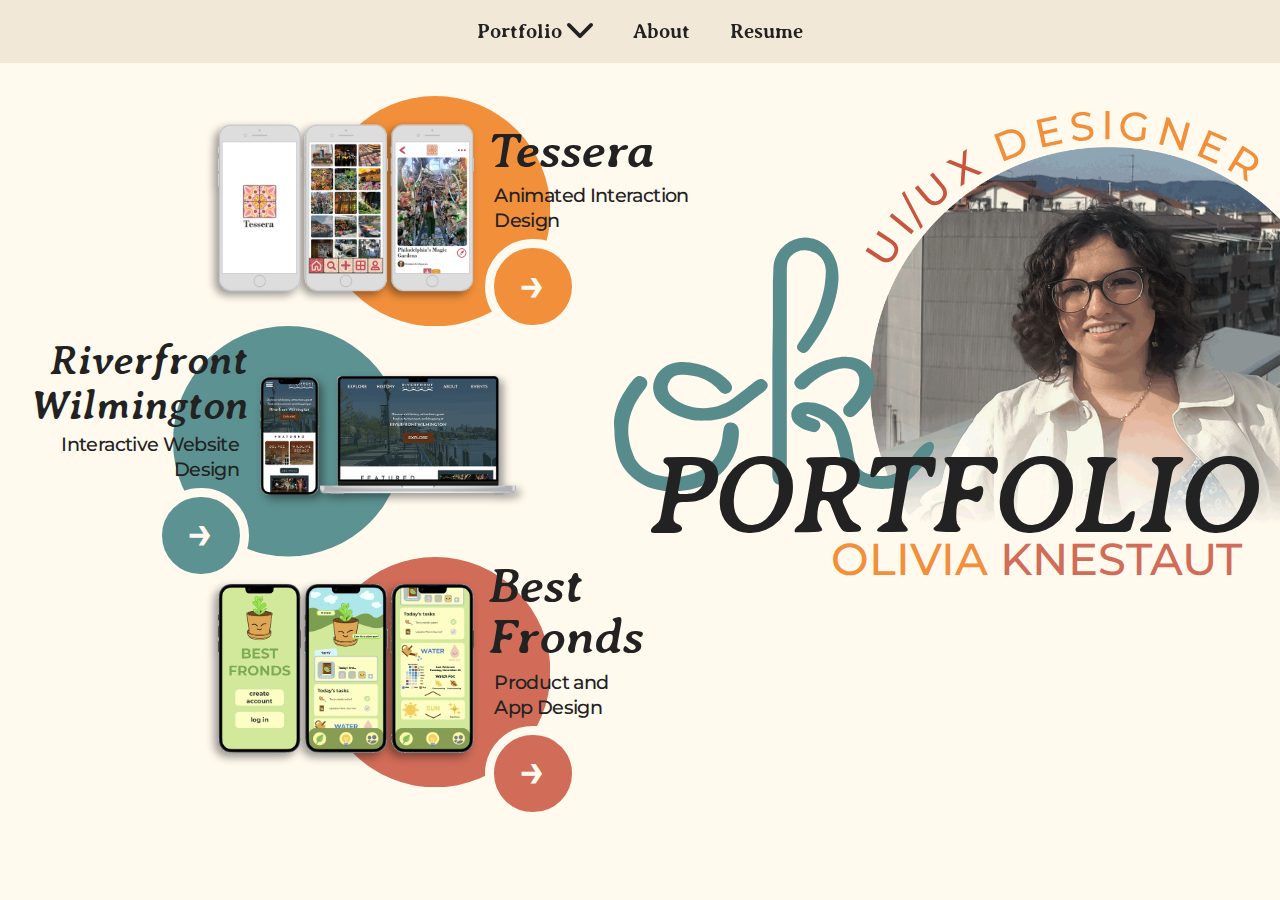
==== commit 34c426a3: "Media and Design Page Completed for all Screen sizes, fixes to nav for small screen <400px" ====
--- a/index.html
+++ b/index.html
@@ -33,20 +33,17 @@
                     <li class="nav-link">
                         <svg class="nav-dot grey-blue" viewBox="0 0 50 50" fill="none">
                             <circle cx="24.75" cy="24.75" r="24.75"/>
-                            <circle cx="24.75" cy="24.75" r="24.75"/>
                         </svg>
                         <a href="tessera.html">Tessera</a>
                     </li>
-                    <li class="nav-link">
+                    <li class="nav-link nav-link-adjust">
                         <svg class="nav-dot rust-red" viewBox="0 0 50 50" fill="none">
-                            <circle cx="24.75" cy="24.75" r="24.75"/>
                             <circle cx="24.75" cy="24.75" r="24.75"/>
                         </svg>
                         <a href="riverfront-wilmington.html">Riverfront<br>Wilmington</a>
                     </li>
                     <li class="nav-link">
                         <svg class="nav-dot light-orange" viewBox="0 0 50 50" fill="none">
-                            <circle cx="24.75" cy="24.75" r="24.75"/>
                             <circle cx="24.75" cy="24.75" r="24.75"/>
                         </svg>
                         <a href="best-fronds.html">Best Fronds</a>
@@ -56,16 +53,14 @@
                 <span class="expand-dot-longer rust-red"></span>
 
                 </li>
-                <li class="nav-link">
+                <li class="nav-link nav-link-adjust2">
                     <svg class="nav-dot grey-blue" viewBox="0 0 50 50" fill="none">
-                        <circle cx="24.75" cy="24.75" r="24.75"/>
                         <circle cx="24.75" cy="24.75" r="24.75"/>
                     </svg>
                     <a href="photography.html">Photography</a>
                 </li>
                 <li class="nav-link">
                     <svg class="nav-dot rust-red" viewBox="0 0 50 50" fill="none">
-                        <circle cx="24.75" cy="24.75" r="24.75"/>
                         <circle cx="24.75" cy="24.75" r="24.75"/>
                     </svg>
                     <a href="design-and-media.html">Design & Media</a>
@@ -77,12 +72,10 @@
             <li class="nav-link">
                 <svg class="nav-dot grey-blue" viewBox="0 0 50 50" fill="none">
                     <circle cx="24.75" cy="24.75" r="24.75"/>
-                    <circle cx="24.75" cy="24.75" r="24.75"/>
                 </svg>
                 <a href="about.html">About</a>
             </li>
             <li class="nav-link"><svg class="nav-dot light-orange" viewBox="0 0 50 50" fill="none">
-                <circle cx="24.75" cy="24.75" r="24.75"/>
                 <circle cx="24.75" cy="24.75" r="24.75"/>
             </svg>
             <a href="resume.html">Resume</a>
--- a/css/styles.css
+++ b/css/styles.css
@@ -263,6 +263,7 @@
     align-items: center;
     display: flex;
     flex-direction: column;
+    text-align: center;
 }
 
 
@@ -308,6 +309,10 @@
     position: relative;
 }
 
+#case-studies-title{
+    align-self: auto;
+}
+
 .page-title h2{
     margin-top: -2vw;
 }
@@ -318,7 +323,6 @@
     flex-direction: column;
     width: 100vw;
     margin-top: 4vw;
-    position: relative;
 }
 
 .sub-header-left{
@@ -327,7 +331,7 @@
 }
 
 div.header-space{
-    margin-top: 25vw;
+    margin-top: 15vw;
 }
 
 /*BUTTON LOGISTICS*/
@@ -487,7 +491,6 @@
     margin-top: -67.5vw;
     z-index: -5;
 }
-
 
 /*PHOTOGRAPHY PAGE*/
 
@@ -567,7 +570,7 @@
     margin: 1vw;
 }
 .media-vid{
-    border-radius: 3vw;
+    border-radius: 10px;
     filter: drop-shadow(0vw 2vw 2vw rgba(0, 0, 0, 0.40));
     margin-top: 7vw;
     width: 70vw;
@@ -587,23 +590,35 @@
 }
 
 .media-item{
-    align-items: center;
-    display: flex;
     margin: 5vw 0;
-}
-
-.media-item img{
-    border-radius: 3vw;
-    margin: 2vw;
-    width: 55vw;
+    display: flex;
+    flex-direction: column;
+    align-items: center;
+    
+}
+
+.media-item img {
+    width: 90vw;
 }
 
 .media-item div{
-    width: 43vw;
+    display: flex;
+    align-items: center;
+}
+
+picture{
+    display: flex;
+    align-items: center;
+    justify-content: center;
 }
 
 .media-item h5, .media-item p{
-    margin: 2vw;
+    margin: 1vw;
+}
+
+.video-pair{
+    display: flex;
+    flex-direction: column;
 }
 
 /*CASE STUDIES*/
@@ -725,10 +740,14 @@
     margin: 10vw 5vw 2vw 0;
 }
 
-.vert-img{
-    border-radius: 30vw;
+.vert-img img{
+    border-radius: 50vw;
     margin: 5vw;
     width: 35vw;
+}
+
+.tablet-flex{
+    width: 55vw;
 }
 
 .social-icons{
@@ -748,6 +767,10 @@
     position: absolute;
     top: 75vw;
     width: 20vw;
+}
+
+.lower-in-touch-dot {
+    display: none;
 }
 
 
@@ -775,9 +798,6 @@
     width: 35vw;
 }
 
-
-
-
 /*Tablet Screens*/
 @media (min-width: 670px) {
 
@@ -785,15 +805,23 @@
         font-size: 16vw;
     }
 
-    h2{
-        font-size: 12vw;
-        margin: 1vw 5vw;
+    h2 {
+        font-size: 10vw;
+        margin: 2vw 18vw;
     }
 
     h3{
         font-size: 9vw; /*~43px on mobile*/
     }
 
+    p {
+        font-size: 18px;
+    }
+
+    section p, section h5 {
+        margin: 20px auto;
+        width: 60vw;
+    }
 
     p.snippit{
         font-size: 25px;
@@ -808,20 +836,24 @@
         padding: 16px;
     }
     
-    .arrow-button{
-        font-size: 55px;
-        line-height: 40px;
+    .arrow-button {
+        font-size: 65px;
+        line-height: 45px;
     }
     
     div.left-align a.button, div.right-align a.button {
         margin-top: 4px;
-        padding-bottom: 22px;
-        width: 45px;
+        padding-bottom: 27px;
+        width: 58px;
     }
 
     /*Common Header*/
     .common-header{
-        margin-top: 2vw;
+        margin-top: 2.5vw;
+    }
+
+    .page-title h2 {
+        margin-top: 7vw;
     }
 
     picture.common-header{
@@ -832,20 +864,18 @@
 
     .left-dot-full {
         display: block;
-        position: absolute;
-        width: 25vw;
-        top: 10vw;
-        left: 9vw;
-        z-index: -1;
+        width: 21vw;
+        z-index: -2;
+        margin-right: 56vw;
+        margin-top: -16vw;
     }
 
     .right-dot-full {
         display: block;
-        position: absolute;
         width: 18vw;
-        top: -2vw;
-        left: 70vw;
         z-index: -10;
+        margin-left: 57vw;
+        margin-top: -33.5vw;
     }
     
     div.page-title img{
@@ -864,11 +894,11 @@
     
     div.page-title{
         margin-top: -6vw;
-    }
-
-    div.page-title > h2 {
-        font-size: 10vw;
-        margin-left: 20vw
+        z-index: -1;
+    }
+
+    div.header-space{
+        display: none;
     }
 
     /*Home Page*/
@@ -898,6 +928,10 @@
         font-size: 48px;
         line-height: 45px;
         margin: 4px;
+    }
+
+    .home-project-title{
+        margin-top: 25px !important;
     }
     
     .case-study > img.left{
@@ -928,16 +962,97 @@
         margin-top: -410px;
     }
     
+    /*ABOUT Page*/
+    .in-touch-section p{
+        margin: auto;
+        width: 30vw;
+    }
+
+    .skill-icons {
+        display: flex;
+        margin-left: 10vw;
+    }
+
+    .right-title {
+        top: -1vw;
+        z-index: 3;
+    }
+
+    .skill-icons img {
+        height: 6.75vw;
+        margin: 1.5vw;
+        width: auto;
+    }
+
+    .skill-dot{
+        display: none;
+    }
+
+    .skill-dot-2 {
+        position: absolute;
+        top: 14vw;
+        right: -42vw;
+    }
+
+    #skill-icons {
+        margin-top: 8vw;
+    }
+
+    .vert-img img{
+        width: 30vw;
+    }
+
+    .about-dot {
+        top: 52vw;
+        width: 15vw;
+    }
+
+    .in-touch {
+        margin-top: 20vw;
+    }
+
+    .in-touch .page-title h2 {
+        margin: 0 0 -12vw 32vw;
+    }
+
+    .in-touch-dot-2{
+        position: absolute;
+        top: 11vw;
+        right: 1vw;
+    }
+
+    .tablet-flex{
+        display: flex;
+        flex-direction: row;
+    }
+    .tablet-flex div{
+        margin: auto;
+    }
+
+    .social-icons{
+        margin-left: 0;
+    }
+
+    .social-icons img {
+        margin: 2vw;
+        width: 7vw;
+    }
+
+    .lower-in-touch-dot {
+        display: none;
+    }
+
+
     /*Photography Page*/
     .photo-button-grid{
         margin: 0 15vw;
-        margin-top: 5vw;
+        margin-top: 0vw;
     }
     
     .photo-button-grid a {
         width: 20vw;
         margin-top: 4vw;
-        margin-bottom: 5vw;
+        margin-bottom: 2vw;
     }
     
     .photo-button-grid a p{
@@ -945,20 +1060,75 @@
         margin-top: -12vw;
     }
 
-}
-
-@media (min-width: 1200px) {
+    /*Media Page*/
+
+    .video-pair{
+        display: flex;
+        flex-direction: row;
+        justify-content: space-around;
+        flex-wrap: wrap;
+    }
+
+    .media-vid{
+        width: 35vw;
+    }
+
+    .vid-title{
+        font-size: 6vw;
+    }
+
+    .media-huge-circle {
+        top: 4vw;
+        width: 46vw;
+    }
+
+    .media-section {
+        margin: 0;
+        width: 48vw;
+    }
+
+    .media-section p{
+        font-size: 2.5vw;
+        margin-top: -1vw;
+    }
+
+
+}
+
+@media (min-width: 1000px) {
     
     h1{
         font-size: 8.75vw;
     }
 
+    h2 {
+        font-size: 8vw;
+        margin: 2vw 18vw;
+    }
+
+    h3 {
+        font-size: 6vw;
+        margin: 12.5vw 1vw 3vw 1vw;
+    }
+
     h4{
         font-size: 3.5vw;
     }
+    h5{
+        font-size: 3vw;
+    }
+
+    p {
+        font-size: 16px;
+    }
+
+    section p, section h5 {
+        margin: 20px auto;
+        width: 45vw;
+    }
 
     p.snippit {
-        font-size: 1.75vw;
+        font-size: 1.5vw;
         letter-spacing: -0.05vw;
         margin: 0 1vw;
     }
@@ -972,19 +1142,27 @@
 
     /*Common Header*/
 
+    .common-header {
+        margin-top: 1.5vw;
+    }
+
+    .sub-header-left {
+        margin-left: 3.5vw;
+    }
+
     .left-dot-full {
         display: block;
-        position: absolute;
-        width: 16vw;
-        top: 9vw;
-        left: 13vw;
+        width: 15vw;
+        margin-right: 57vw;
+        margin-top: -11vw;
     }
 
     .right-dot-full {
         width: 10vw;
-        top: 1vw;
-        left: 74vw;
-    }
+        margin-left: 57vw;
+        margin-top: -22vw;
+    }
+    
     
     div.page-title img{
         display: none;
@@ -994,10 +1172,10 @@
         display: none;
     }
     
-    div.page-title img.med-dot{
+    div.page-title img.med-dot {
         display: block;
-        top:-7vw;
-        width: 15vw;
+        top: -5vw;
+        width: 10vw;
     }
     
     div.page-title{
@@ -1005,8 +1183,9 @@
     }
 
     div.page-title > h2 {
-        font-size: 10vw;
-        margin-left: 20vw
+        font-size: 8vw;
+        margin-left: 21vw;
+        margin-top: 7.5vw;
     }
 
     /*HOME PAGE*/
@@ -1051,9 +1230,7 @@
     .case-study > img.left{
         margin-top: -1.5vw;
         z-index: -1;
-
-    }
-    
+    }
 
     .case-study > div {
         width: 17vw;
@@ -1092,6 +1269,7 @@
 
     .case-study{
         height: 21vw;
+        margin-left: -2vw;
     }
 
     #case-study-2{
@@ -1105,13 +1283,101 @@
         margin-top: -5vw;
     }
 
+
     footer{
         height: 0;
     }
 
+    /*About Info*/
+
+        /*Skills Section*/
+
+    .right-title {
+    top: -3vw;
+    right: 8vw;
+    }
+
+    .skill-icons img {
+        height: 4.5vw;
+        margin: 1vw;
+        width: auto;
+    }
+
+    .skill-icons {
+        display: flex;
+        margin-left: 26vw;
+    }
+
+    .skill-dot-2 {
+        position: absolute;
+        top: 9.5vw;
+        right: -36vw;
+    }
+
+    #skill-icons {
+        margin-top: 4vw;
+    }
+
+        /*In Touch Section*/
+
+    .in-touch {
+        margin-top: 12vw;
+    }
+
+    .in-touch-section p {
+        margin: auto;
+        width: 15vw;
+    }
+
+    .tablet-flex {
+        width: 34vw;
+    }
+
+    .vert-img img {
+        width: 20vw;
+        margin: 9vw 3vw 5vw 17vw;
+    }
+
+    .in-touch-dot-2 {
+        position: absolute;
+        top: 8vw;
+        right: 1.5vw;
+    }
+
+    .about-dot{
+        display: none;
+    }
+
+    .lower-in-touch-dot {
+        position: absolute;
+        top: 53vw;
+        right: 17.5vw;
+        z-index: 4;
+        width: 12vw;
+    }
+
+    .social-icons img {
+        margin: 1vw;
+        width: 4vw;
+    }
 
     /*Photography Page*/
     
+    .photo-button-grid a {
+        width: 125px;
+        margin-top: 10px;
+        margin-bottom: -50px;
+    }
+
+    .photo-button-grid a p {
+        font-size: 16px;
+        margin-top: -76px;
+    }
+
+    .photo-button-grid {
+        margin: 0 30vw;
+        margin-top: 0;
+    }
 
     .photo-grid-left{
         display: grid;
@@ -1138,11 +1404,70 @@
         justify-content: center;
     }
 
-
-
-    
-}
-
-@media (min-width: 1300px) {
-
-}
+    /*CASE STUDY PAGE*/
+    
+    #case-study-page-1, #case-study-page-3 {
+        margin-left: 0;
+    }
+
+    .home-section {
+        height: 23vw;
+        width: auto;
+    }
+
+    /*Media & Design*/
+    .media-section{
+        margin-bottom: 5vw;
+        width: 33vw;
+    }
+
+    .media-huge-circle{
+        top: 0;
+        width: 30vw;
+    }
+
+    .media-vid{
+        margin-top: 2vw;
+        width: 22vw;
+        filter: drop-shadow(0vw 1vw 1vw rgba(0, 0, 0, 0.40));
+    }
+
+    .vid-title {
+        font-size: 3.5vw;
+    }
+
+    .video-pair {
+        justify-content: center;
+    }
+
+    .desktop-flex{
+        display: flex;
+        width: 100%;
+        justify-content: center;
+        align-items:flex-start;
+    }
+
+    .media-item{
+        margin: 1vw;
+    }
+
+    .media-item-2 img{
+        height: 46.5vw !important;
+    }
+
+    .media-item img{
+        height: 38vw;
+        width: auto;
+    }
+
+    .media-item h5, .media-item p {
+        width: auto;
+    }
+    
+    
+
+
+
+
+    
+}
--- a/css/navigation.css
+++ b/css/navigation.css
@@ -146,7 +146,7 @@
 
 #toggle-menu, 
 .menu a {
-    padding: 10px 50px;
+    padding: 10px 0 10px 50px;
     border-radius: 50vw;
 }
 
@@ -184,18 +184,43 @@
 .menu label.drop-icon, #toggle-menu span.drop-icon {
     border-radius: 50%;
     width: 30px;
-    height: 16px;
+    height: 20px;
     text-align: center;
-
-}
-
-@media only screen and (max-width:400px){
+}
+
+@media only screen and (max-width:390px){
+
+    #toggle-menu .drop-icon, .menu li label.drop-icon {
+        position: absolute;
+        right: 20px;
+    }
+
+    li.nav-link {
+        padding: 12px 0px;
+    }
+
     .menu{
-        font-size: 7.5vw;
-    }
-}
-
-@media only screen and (min-width: 800px) {
+        font-size: 16px;
+    }
+
+    #sm1:checked ~ .expand-dot {
+        height: 237px;
+        transition: height .3s ease-in-out;
+    }
+
+    #sm2:checked ~ .expand-dot2 {
+        height: 255px;
+        transition: height .3s ease-in-out;
+    }
+
+    #sm2:checked ~ .expand-dot-longer {
+        visibility: visible;
+        height: 255px;
+        transition: height .3s ease-in-out;
+    }
+}
+
+@media only screen and (min-width: 1000px) {
     
     #toggle-menu .drop-icon, 
     .menu li label.drop-icon {
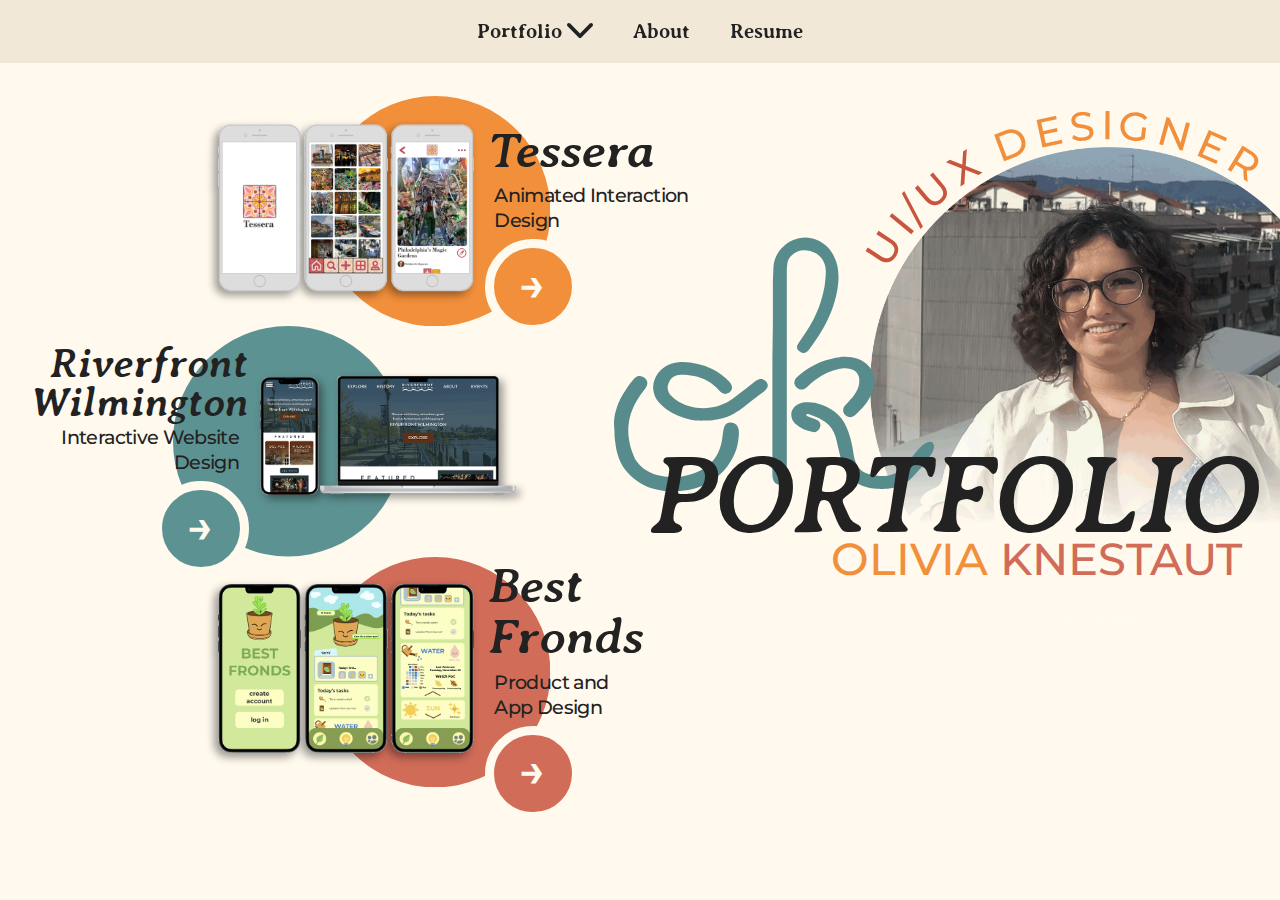
==== commit 4566d60a: "Fixing errors, labels in nav" ====
--- a/index.html
+++ b/index.html
@@ -16,18 +16,21 @@
         <input type="checkbox" id="tm">
         <ul class="main-menu">
             <li class="nav-link">
-                <a href="index.html">Portfolio 
-                <span class="drop-icon"><img class="drop-icon up-arrow" src="images/Up-Arrow.svg" alt="Arrow to Open Dropdown"></span>
                 <label title="Toggle Drop-down" class="drop-icon" for="sm1">
                     <img class="drop-icon up-arrow" src="images/Up-Arrow.svg" alt="">
                 </label>
-            </a>
+                <a href="index.html">Portfolio 
+                    <span class="drop-icon"><img class="drop-icon up-arrow" src="images/Up-Arrow.svg" alt="Arrow to Open Dropdown"></span>
+                </a>
             <input type="checkbox" id="sm1">
             <ul class="sub-menu">
-                <li class="nav-link"><a href="case-studies.html">Case Studies
-                    <span class="drop-icon"><img class="drop-icon up-arrow" src="images/Up-Arrow.svg" alt="Arrow to Open Dropdown"></span>
-                    <label title="Toggle Drop-down" class="drop-icon" for="sm2"><img class="drop-icon up-arrow" src="images/Up-Arrow.svg" alt="Arrow to Open Dropdown"></label>
-                </a>
+                <li class="nav-link">
+                    <label title="Toggle Drop-down" class="drop-icon" for="sm2">
+                        <img class="drop-icon up-arrow" src="images/Up-Arrow.svg" alt="Arrow to Open Dropdown">
+                    </label>
+                    <a href="case-studies.html">Case Studies
+                        <span class="drop-icon"><img class="drop-icon up-arrow" src="images/Up-Arrow.svg" alt="Arrow to Open Dropdown"></span>
+                    </a>
                 <input type="checkbox" id="sm2">
                 <ul class="sub-menu sub-menu2">
                     <li class="nav-link">
--- a/css/styles.css
+++ b/css/styles.css
@@ -199,8 +199,12 @@
     background-color: #DDDDDD;
     border-radius: var(--rhythm);
     height: 60vw;
-    margin-top: 15vw;
     width: 90vw;
+    margin-bottom: 1vw;
+}
+
+header video{
+    margin-top: 8vw;
 }
 
 .bold{
@@ -383,31 +387,6 @@
     transition: 100ms;
 }
 
-.back-to-top{
-    align-items: center;
-    display: flex;
-    flex-direction: column;
-    margin-bottom: 10vw;
-    margin-top: 5vw;
-    position: relative;
-}
-
-.back-to-top-circle{
-    width: 14vw;
-}
-.back-to-top div img{
-    width: 7vw;
-}
-.back-to-top div{
-    align-items: center;
-    display: flex;
-    flex-direction: column;
-    position: absolute;
-    top: 2vw;
-}
-.back-to-top h5{
-    margin: 0;
-}
 
 /* Home Page & Case Study Page */
 
@@ -631,8 +610,7 @@
 }
 
 .huge-circle{
-    position: absolute;
-    top: 10vw;
+    margin-top: -80vw;
     width: 90vw;
     z-index: -6;
 }
@@ -643,8 +621,8 @@
 
 .case-study-header img{
     filter: drop-shadow(0vw 2vw 2vw rgba(0, 0, 0, 0.40));
-    margin-bottom: 0;
     width: 92vw;
+    margin-bottom: 5vw;
 }
 
 .case-study-header h2{
@@ -660,12 +638,7 @@
     align-items: center;
     display: flex;
     flex-direction: column;
-    position: relative;
     text-align: center;
-}
-
-.case-study-header img{
-    margin-bottom: 5vw;
 }
 
 .case-study-sect img{
@@ -790,6 +763,9 @@
     width: 50vw;
     z-index: -10;
 }
+.resume-dot-2{
+    display: none;
+}
 
 .download-button{
     position: absolute;
@@ -798,6 +774,10 @@
     width: 35vw;
 }
 
+.body-dot{
+    display: none;
+}
+
 /*Tablet Screens*/
 @media (min-width: 670px) {
 
@@ -818,7 +798,7 @@
         font-size: 18px;
     }
 
-    section p, section h5 {
+    section p, section h5{
         margin: 20px auto;
         width: 60vw;
     }
@@ -1060,6 +1040,10 @@
         margin-top: -12vw;
     }
 
+    #photography .med-dot, #design-media .med-dot{
+        visibility: visible;
+    }
+
     /*Media Page*/
 
     .video-pair{
@@ -1092,6 +1076,138 @@
         margin-top: -1vw;
     }
 
+    /*RESUME */
+
+    .resume-header {
+        margin-bottom: -42vw;
+        margin-top: 4vw;
+        position: initial;
+    }
+
+    .resume-dot{
+        display: none;
+    }
+
+    .resume-dot-2 {
+        display: block;
+        width: 40vw;
+        margin-top: -18vw;
+        margin-right: -51vw;
+        z-index: -3;
+    }
+
+    .download-button{
+        position: relative;
+        right: 0;
+        top: 0;
+        width: 24vw;
+        z-index: -1;
+    }
+
+    .resume-header a {
+        position: relative;
+        top: -29vw;
+        right: -25vw;
+    }
+
+    .body-dot {
+        display: block;
+        position: absolute;
+        width: 126px;
+        top: -41px;
+        left: 30px;
+        z-index: -2;
+    }
+    
+    .page-title .med-dot{
+        visibility: hidden;
+    }
+
+    /*CASE STUDY & RESUME*/
+
+    #resume h3, .case-study-page h3{
+        font-size: 55px;
+        margin: 125px 0 40px 0;
+        margin-left: 80px;
+        margin-right: 30px;
+    }
+
+    #resume p, #resume h5, #resume  ul, .case-study-page ul, .case-study-page p, .case-study-page h5 {
+        margin: 10px auto;
+        width: 75vw;
+    }
+
+    .resume-item h5, #resume-skills h5, #affiliations h5, .case-study-sect h5{
+        font-size: 25px;
+    }
+
+    .resume-item ul, .case-study-page ul{
+        font-size: 18px;
+        line-height: 170%;
+    }
+    .resume-item{
+        margin: 30px 0;
+    }
+
+    /*CASE STUDIES*/
+    .case-study-page img{
+        width: 80vw;
+        align-self: center;
+        
+    }
+
+    .case-study-sect{
+        display: flex;
+        flex-direction: column;
+    }
+
+    video{
+        width: 85vw;
+    }
+
+    .case-study-header h2 {
+        font-size: 12vw;
+        margin-bottom: -2vw;
+    }
+
+    .case-study-header img{
+        width: 75vw;
+    }
+
+    .huge-circle{
+        width: 70vw;
+        margin-top: -65vw;
+    }
+
+    .vert-video{
+        width: 50vw;
+        height: 35vw;
+        margin: 0;
+    }
+
+    .contents-flex{
+        display: flex;
+        align-items: center;
+        justify-content: space-around;
+        width: 100%;
+        margin-top: 5vw;
+    }
+
+    div.contents {
+        font-size: 3vw;
+        line-height: 200%;
+        margin: 0;
+    }
+
+    .tiny-circle {
+        font-size: 4vw;
+        padding: 0.2vw 1.75vw 0.75vw 1.75vw;
+    }
+
+    .case-study-button {
+        font-size: 4vw;
+        width: 42vw;
+    }
 
 }
 
@@ -1238,6 +1354,7 @@
 
     div.right-align > h2 {
         font-size: 3.25vw;
+        line-height: 3vw;
     }
 
     div.left-align > h2 {
@@ -1464,10 +1581,157 @@
         width: auto;
     }
     
-    
-
-
-
-
-    
-}
+    /*RESUME*/
+    .resume-dot-2 {
+        width: 25vw;
+        margin-top: -13vw;
+        margin-right: -41vw;
+    }
+
+    .resume-header a {
+        top: -19vw;
+        right: -20.5vw;
+    }
+
+    .download-button {
+        width: 15vw;
+    }
+
+    .resume-header {
+        margin-bottom: -25vw;
+        margin-top: 0;
+    }
+
+    .desktop-grid{
+        display: grid;
+        grid-template-columns: 1fr 1fr;
+        grid-template-rows: 1fr 1fr;
+        grid-template-areas:
+        'courses skills'
+        'affiliations awards';
+        justify-items: center;
+        align-items:flex-start;
+        margin-bottom: 150px;
+    }
+
+    .desktop-grid section{
+        width: 48vw;
+    }
+
+    #academic-courses{
+        grid-area: courses;
+    }
+    #resume-skills{
+        grid-area: skills;
+    }
+    #affiliations{
+        grid-area: affiliations;
+    }
+    #awards{
+        grid-area: awards;
+    }
+    .desktop-grid p, .desktop-grid h5, .desktop-grid ul{
+        width: auto !important;
+        padding: 0 50px 0 85px;
+        margin: 10px !important;
+    }
+
+    /*CASE STUDIES*/
+    .case-study-header .snippit {
+        margin: 1vw;
+        font-size: 2vw;
+    }
+    .case-study-header h2{
+        font-size: 6vw;
+    }
+    .case-study-page ul{
+        font-size: 16px;
+    }
+
+    .case-study-header {
+        position: initial;
+    }
+
+    .case-study-header img {
+        width: 45vw;
+        filter: none;
+    }
+
+    .huge-circle {
+        width: 42vw;
+        margin-top: -41vw;
+    }
+
+    .contents-flex{
+        margin-top: 3vw;
+        justify-content: center;
+    }
+
+    .vert-video {
+        width: 40vw;
+        height: 25vw;
+    }
+
+    div.contents{
+        font-size: 2vw;
+        margin: 1vw;
+    }
+
+    .tiny-circle {
+        font-size: 3vw;
+        padding: 0 1.25vw 0.5vw 1.25vw;
+    }
+
+    video{
+        border-radius: 2vw;
+    }
+
+    .persona-flex{
+        display: flex;
+        flex-direction: row;
+        justify-content: space-around;
+        align-items: center;
+    }
+    .persona-flex div{
+        width: 40vw;
+        margin-left: 11vw;
+    }
+    .persona-flex img{
+        width: 40vw;
+        margin: 0;
+        border-radius: 3vw;
+    }
+    .persona-flex div ul{
+        width: auto;
+    }
+
+    .case-study-sect img {
+        border-radius: 3vw;
+    }
+
+    .riv-wilm-circle{
+        margin-top: -37vw;
+    }
+
+    .case-study-button {
+        font-size: 2vw;
+        width: 18vw;
+    }
+
+    .flow-flex{
+        display: flex;
+        justify-content: space-around;
+        align-items: center;
+    }
+
+    .flow-flex img{
+        width: 30vw;
+        margin: 0;
+    }
+    .flow-flex div{
+        width: 20vw;
+        align-self: self-start;
+    }
+
+
+}
--- a/css/navigation.css
+++ b/css/navigation.css
@@ -179,6 +179,7 @@
 .menu li label.drop-icon {
     position: absolute;
     right: 50px;
+    z-index: 3001;
 }
 
 .menu label.drop-icon, #toggle-menu span.drop-icon {
@@ -256,10 +257,7 @@
         border-bottom-right-radius: 40px;
     }
 
-    .menu .sub-menu .sub-menu li:first-child{
-        border-top-left-radius: 40px;
-        border-top-right-radius: 40px;
-    }
+
 
     .nav-dot{
         visibility: hidden;
@@ -311,7 +309,7 @@
     }
 
     .menu .sub-menu .sub-menu {
-        top: 20px;
+        top: 0px;
         left: 100%;
     }
 
